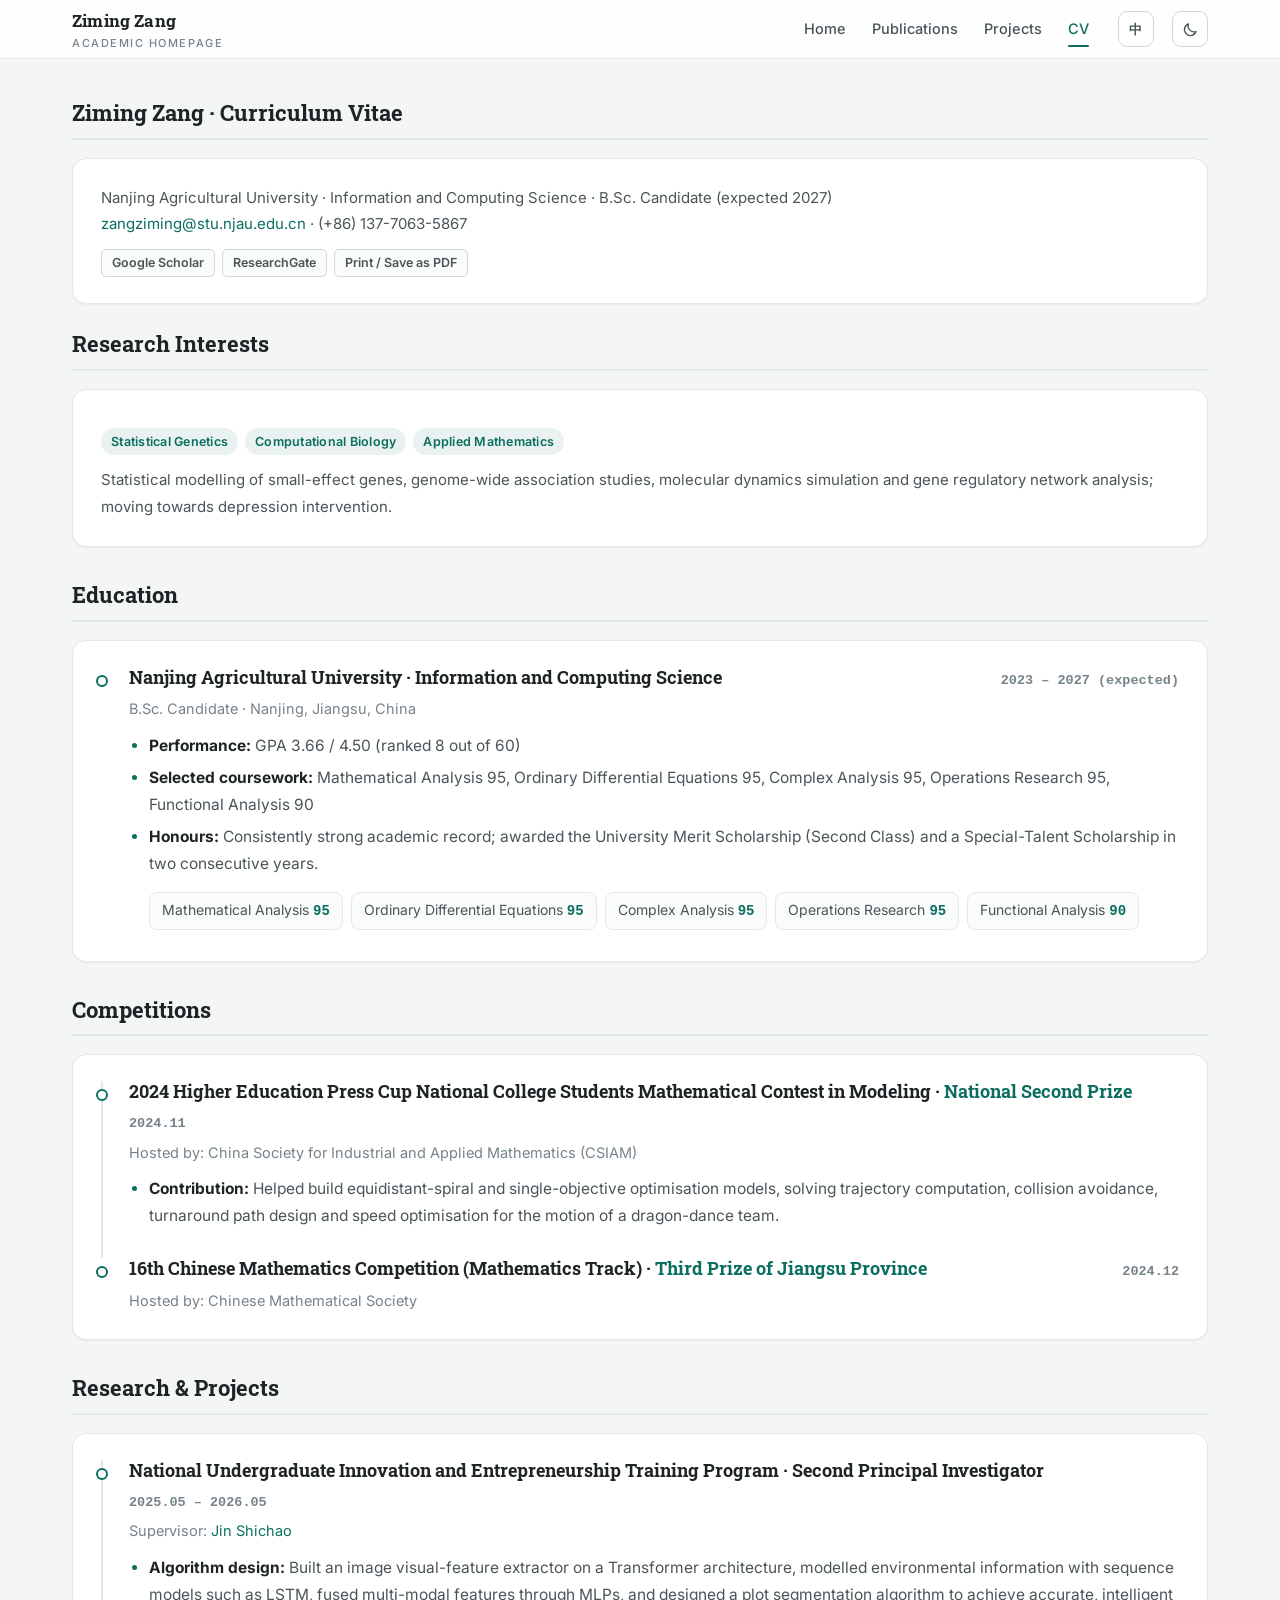
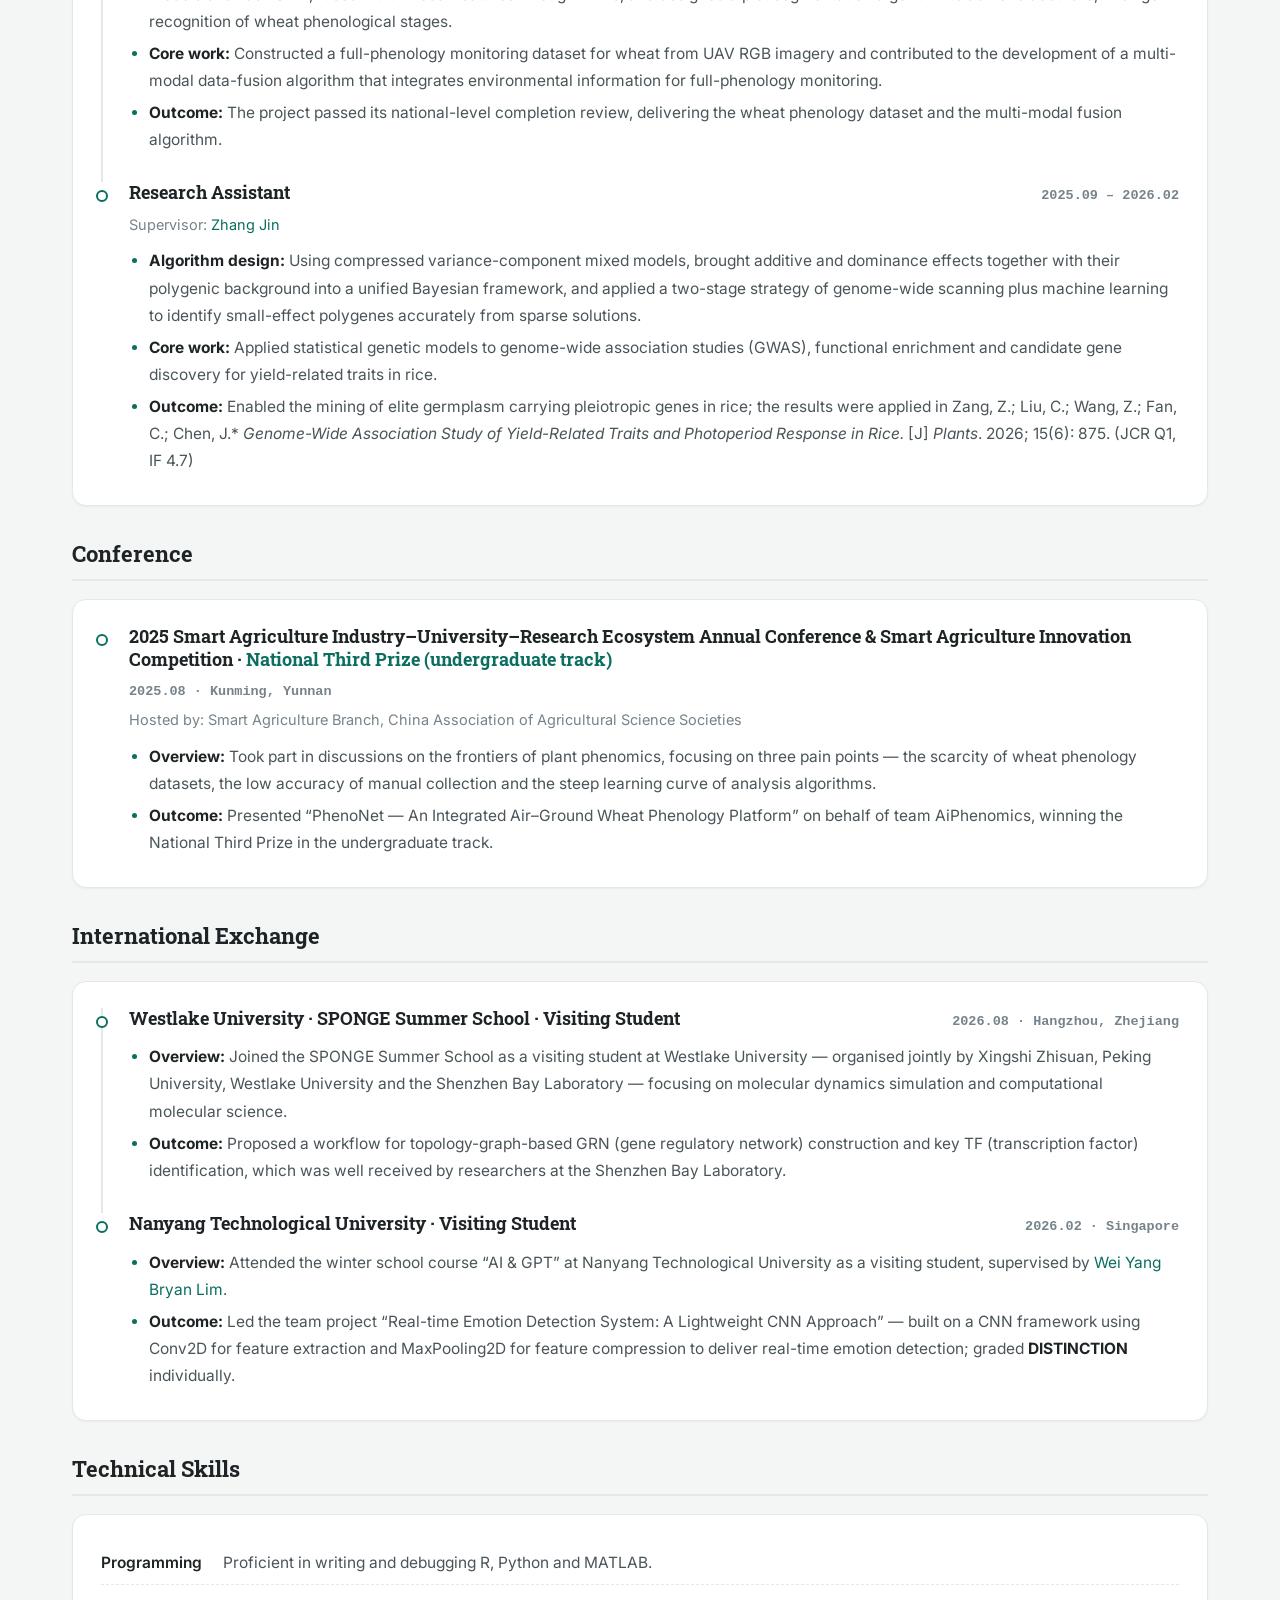
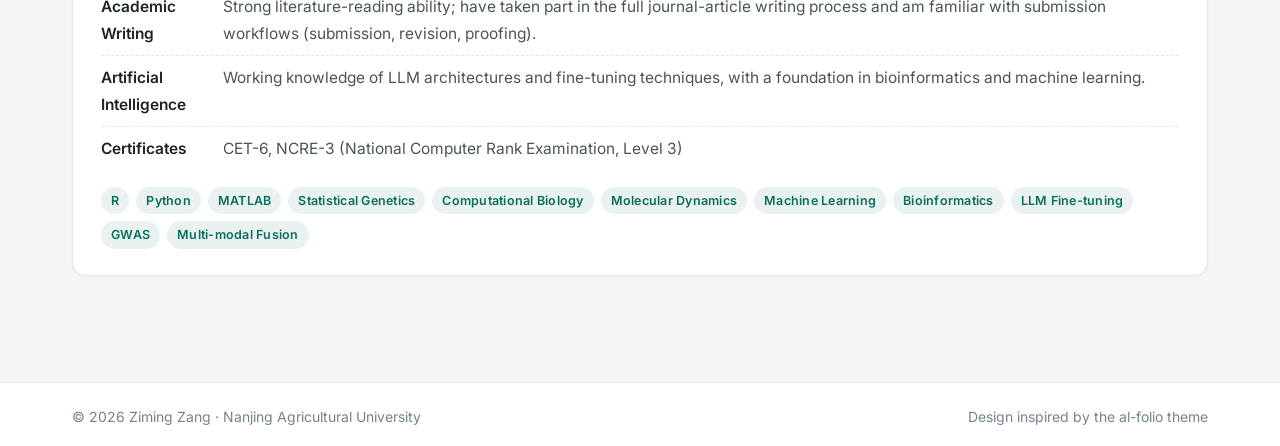
==== cv.html @ b48f3197 "Add academic homepage in user-site layout Migrate the Ziming Zang academic homepage to the layout of" ====
<!DOCTYPE html>
<html lang="en" data-lang="en" data-theme="light">
<head>
<meta charset="UTF-8" />
<meta name="viewport" content="width=device-width, initial-scale=1.0" />
<title data-en="CV | Ziming Zang" data-zh="简历 CV | 臧子茗 Ziming Zang">CV | Ziming Zang</title>
<meta name="description" data-en="Curriculum vitae of Ziming Zang: education, competitions, research and project experience, conferences, international exchange and technical skills." data-zh="臧子茗的学术简历：教育经历、专业竞赛、科研与项目经历、学术会议、海外交流与技术能力。" content="Curriculum vitae of Ziming Zang." />
<meta name="theme-color" content="#0b6e5f" />
<link rel="icon" href="data:image/svg+xml,<svg xmlns='http://www.w3.org/2000/svg' viewBox='0 0 32 32'><rect width='32' height='32' rx='7' fill='%230b6e5f'/><text x='16' y='23' font-family='Georgia,serif' font-size='20' fill='%23ffffff' text-anchor='middle'>Z</text></svg>" />
<link rel="preconnect" href="https://fonts.googleapis.com" />
<link rel="preconnect" href="https://fonts.gstatic.com" crossorigin />
<link rel="stylesheet" href="https://fonts.googleapis.com/css2?family=Inter:wght@400;500;600;700&family=Roboto+Slab:wght@400;700&display=swap" />
<link rel="stylesheet" href="assets/css/main.css" />
<script>
  (function () {
    var root = document.documentElement;
    try {
      var theme = window.localStorage.getItem("zz-theme") ||
        (window.matchMedia("(prefers-color-scheme: dark)").matches ? "dark" : "light");
      root.setAttribute("data-theme", theme);
    } catch (e) { root.setAttribute("data-theme", "light"); }
    try {
      var lang = window.localStorage.getItem("zz-lang") === "zh" ? "zh" : "en";
      root.setAttribute("data-lang", lang);
      root.setAttribute("lang", lang === "zh" ? "zh-CN" : "en");
    } catch (e) { /* keep the English defaults */ }
  })();
</script>
</head>
<body>

<header class="navbar">
  <div class="navbar__inner">
    <a class="brand" href="index.html">
      <span data-lang-block="en">Ziming Zang<small>Academic Homepage</small></span>
      <span data-lang-block="zh">臧子茗<small>Ziming Zang · Academic</small></span>
    </a>
    <button class="icon-btn navtoggle" data-nav-toggle aria-expanded="false" aria-label="Toggle navigation menu">
      <svg viewBox="0 0 20 20" fill="none" stroke="currentColor" stroke-width="1.8" stroke-linecap="round"><path d="M3 6h14M3 10h14M3 14h14" /></svg>
    </button>
    <nav class="navlinks" data-navlinks aria-label="Main navigation">
      <a href="index.html"><span data-lang-block="en">Home</span><span data-lang-block="zh">首页</span></a>
      <a href="publications.html"><span data-lang-block="en">Publications</span><span data-lang-block="zh">论文发表</span></a>
      <a href="projects.html"><span data-lang-block="en">Projects</span><span data-lang-block="zh">科研项目</span></a>
      <a href="cv.html"><span data-lang-block="en">CV</span><span data-lang-block="zh">简历</span></a>
    </nav>
    <button class="icon-btn lang-btn" data-lang-toggle title="切换到中文" aria-label="切换到中文">
      <span data-lang-block="en">中</span><span data-lang-block="zh">EN</span>
    </button>
    <button class="icon-btn" data-theme-toggle aria-pressed="false" title="Switch to dark mode" aria-label="Switch to dark mode">
      <svg class="theme-icon theme-icon--moon" viewBox="0 0 20 20" fill="none" stroke="currentColor" stroke-width="1.6" stroke-linecap="round" stroke-linejoin="round"><path d="M16.5 12.4A7 7 0 0 1 7.6 3.5a7 7 0 1 0 8.9 8.9z" /></svg>
      <svg class="theme-icon theme-icon--sun" viewBox="0 0 20 20" fill="none" stroke="currentColor" stroke-width="1.6" stroke-linecap="round"><circle cx="10" cy="10" r="3.6" /><path d="M10 2v2M10 16v2M2 10h2M16 10h2M4.4 4.4l1.4 1.4M14.2 14.2l1.4 1.4M15.6 4.4l-1.4 1.4M5.8 14.2l-1.4 1.4" /></svg>
    </button>
  </div>
</header>

<main>

  <div class="section__head">
    <h2>
      <span data-lang-block="en">Ziming Zang · Curriculum Vitae</span>
      <span data-lang-block="zh">臧子茗 · 简历</span>
    </h2>
    <span class="en" data-lang-block="zh">Curriculum Vitae</span>
  </div>

  <div class="card panel no-print" style="margin-bottom: 26px; display: flex; flex-wrap: wrap; gap: 10px; align-items: center; justify-content: space-between;">
    <p style="margin: 0; font-size: 15px; color: var(--text-soft);">
      <span data-lang-block="en">Nanjing Agricultural University · Information and Computing Science · B.Sc. Candidate (expected 2027)</span>
      <span data-lang-block="zh">南京农业大学 · 信息与计算科学 · 本科在读（2023 – 2027 预计）</span><br />
      <a href="mailto:zangziming@stu.njau.edu.cn">zangziming@stu.njau.edu.cn</a> · (+86) 137-7063-5867
    </p>
    <ul class="badges" style="margin: 0;">
      <li><a class="badge" href="https://scholar.google.com/citations?hl=zh-CN&amp;user=7rkV1fwAAAAJ" target="_blank" rel="noopener">Google Scholar</a></li>
      <li><a class="badge" href="https://www.researchgate.net/profile/Ziming-Zang" target="_blank" rel="noopener">ResearchGate</a></li>
      <li><a class="badge" href="javascript:window.print()"><span data-lang-block="en">Print / Save as PDF</span><span data-lang-block="zh">打印 / 导出 PDF</span></a></li>
    </ul>
  </div>

  <!-- ======================================================= interests === -->
  <section id="interests">
    <div class="section__head">
      <h2>
        <span data-lang-block="en">Research Interests</span>
        <span data-lang-block="zh">研究方向</span>
      </h2>
      <span class="en" data-lang-block="zh">Research Interests</span>
    </div>
    <div class="card panel">
      <ul class="tags">
        <li><span data-lang-block="en">Statistical Genetics</span><span data-lang-block="zh">统计遗传</span></li>
        <li><span data-lang-block="en">Computational Biology</span><span data-lang-block="zh">计算生物学</span></li>
        <li><span data-lang-block="en">Applied Mathematics</span><span data-lang-block="zh">应用数学</span></li>
      </ul>
      <p data-lang-block="en" style="margin: 12px 0 0; font-size: 15px; color: var(--text-soft);">Statistical modelling of small-effect genes, genome-wide association studies, molecular dynamics simulation and gene regulatory network analysis; moving towards depression intervention.</p>
      <p data-lang-block="zh" style="margin: 12px 0 0; font-size: 15px; color: var(--text-soft);">微效基因的统计建模、全基因组关联分析、分子动力学模拟与基因调控网络分析，并逐步聚焦抑郁症干预。</p>
    </div>
  </section>

  <!-- ======================================================= education === -->
  <section id="education">
    <div class="section__head">
      <h2>
        <span data-lang-block="en">Education</span>
        <span data-lang-block="zh">教育经历</span>
      </h2>
      <span class="en" data-lang-block="zh">Education</span>
    </div>
    <div class="card panel">
      <div class="entry">
        <div class="entry__top">
          <h3 class="entry__title" data-lang-block="en">Nanjing Agricultural University · Information and Computing Science</h3>
          <h3 class="entry__title" data-lang-block="zh">南京农业大学 · 信息与计算科学</h3>
          <span class="entry__when" data-lang-block="en">2023 – 2027 (expected)</span>
          <span class="entry__when" data-lang-block="zh">2023 – 2027（预计）</span>
        </div>
        <p class="entry__meta" data-lang-block="en">B.Sc. Candidate · Nanjing, Jiangsu, China</p>
        <p class="entry__meta" data-lang-block="zh">本科在读 · 江苏南京</p>
        <ul data-lang-block="en">
          <li><strong>Performance:</strong> GPA 3.66 / 4.50 (ranked 8 out of 60)</li>
          <li><strong>Selected coursework:</strong> Mathematical Analysis 95, Ordinary Differential Equations 95, Complex Analysis 95, Operations Research 95, Functional Analysis 90</li>
          <li><strong>Honours:</strong> Consistently strong academic record; awarded the University Merit Scholarship (Second Class) and a Special-Talent Scholarship in two consecutive years.</li>
        </ul>
        <ul data-lang-block="zh">
          <li><strong>能力表现：</strong>GPA 3.66 / 4.50（专业排名 8 / 60）</li>
          <li><strong>成绩表现：</strong>数学分析 95、常微分方程 95、复变函数 95、运筹学 95、泛函分析 90</li>
          <li><strong>荣誉奖项：</strong>在校期间表现优异，连续两年获校三好学生二等奖学金、单项奖学金等</li>
        </ul>
        <ul class="chips">
          <li><span data-lang-block="en">Mathematical Analysis <b>95</b></span><span data-lang-block="zh">数学分析 <b>95</b></span></li>
          <li><span data-lang-block="en">Ordinary Differential Equations <b>95</b></span><span data-lang-block="zh">常微分方程 <b>95</b></span></li>
          <li><span data-lang-block="en">Complex Analysis <b>95</b></span><span data-lang-block="zh">复变函数 <b>95</b></span></li>
          <li><span data-lang-block="en">Operations Research <b>95</b></span><span data-lang-block="zh">运筹学 <b>95</b></span></li>
          <li><span data-lang-block="en">Functional Analysis <b>90</b></span><span data-lang-block="zh">泛函分析 <b>90</b></span></li>
        </ul>
      </div>
    </div>
  </section>

  <!-- ==================================================== competitions === -->
  <section id="competitions">
    <div class="section__head">
      <h2>
        <span data-lang-block="en">Competitions</span>
        <span data-lang-block="zh">专业竞赛</span>
      </h2>
      <span class="en" data-lang-block="zh">Competitions</span>
    </div>
    <div class="card panel">
      <div class="entry">
        <div class="entry__top">
          <h3 class="entry__title" data-lang-block="en">2024 Higher Education Press Cup National College Students Mathematical Contest in Modeling · <span style="color: var(--accent);">National Second Prize</span></h3>
          <h3 class="entry__title" data-lang-block="zh">2024 年高教社杯全国大学生数学建模竞赛 · <span style="color: var(--accent);">国家二等奖</span></h3>
          <span class="entry__when">2024.11</span>
        </div>
        <p class="entry__meta" data-lang-block="en">Hosted by: China Society for Industrial and Applied Mathematics (CSIAM)</p>
        <p class="entry__meta" data-lang-block="zh">主办单位：中国工业与应用数学学会</p>
        <ul data-lang-block="en">
          <li><strong>Contribution:</strong> Helped build equidistant-spiral and single-objective optimisation models, solving trajectory computation, collision avoidance, turnaround path design and speed optimisation for the motion of a dragon-dance team.</li>
        </ul>
        <ul data-lang-block="zh">
          <li><strong>核心工作：</strong>参与构建等距螺线、单目标优化等模型，解决了舞龙队运动中的轨迹计算、碰撞避免、调头路径设计及速度优化等问题。</li>
        </ul>
      </div>
      <div class="entry">
        <div class="entry__top">
          <h3 class="entry__title" data-lang-block="en">16th Chinese Mathematics Competition (Mathematics Track) · <span style="color: var(--accent);">Third Prize of Jiangsu Province</span></h3>
          <h3 class="entry__title" data-lang-block="zh">第 16 届全国大学生数学竞赛（数学类） · <span style="color: var(--accent);">江苏省三等奖</span></h3>
          <span class="entry__when">2024.12</span>
        </div>
        <p class="entry__meta" data-lang-block="en">Hosted by: Chinese Mathematical Society</p>
        <p class="entry__meta" data-lang-block="zh">主办单位：中国数学会</p>
      </div>
    </div>
  </section>

  <!-- ============================================== research & projects === -->
  <section id="research">
    <div class="section__head">
      <h2>
        <span data-lang-block="en">Research &amp; Projects</span>
        <span data-lang-block="zh">科研与项目经历</span>
      </h2>
      <span class="en" data-lang-block="zh">Research &amp; Projects</span>
    </div>
    <div class="card panel">
      <div class="entry">
        <div class="entry__top">
          <h3 class="entry__title" data-lang-block="en">National Undergraduate Innovation and Entrepreneurship Training Program · Second Principal Investigator</h3>
          <h3 class="entry__title" data-lang-block="zh">国家级大学生创新创业训练计划项目 · 第二负责人</h3>
          <span class="entry__when">2025.05 – 2026.05</span>
        </div>
        <p class="entry__meta" data-lang-block="en">Supervisor: <a href="https://www.researchgate.net/profile/Shichao-Jin" target="_blank" rel="noopener">Jin Shichao</a></p>
        <p class="entry__meta" data-lang-block="zh">导师：<a href="https://www.researchgate.net/profile/Shichao-Jin" target="_blank" rel="noopener">金时超</a></p>
        <ul data-lang-block="en">
          <li><strong>Algorithm design:</strong> Built an image visual-feature extractor on a Transformer architecture, modelled environmental information with sequence models such as LSTM, fused multi-modal features through MLPs, and designed a plot segmentation algorithm to achieve accurate, intelligent recognition of wheat phenological stages.</li>
          <li><strong>Core work:</strong> Constructed a full-phenology monitoring dataset for wheat from UAV RGB imagery and contributed to the development of a multi-modal data-fusion algorithm that integrates environmental information for full-phenology monitoring.</li>
          <li><strong>Outcome:</strong> The project passed its national-level completion review, delivering the wheat phenology dataset and the multi-modal fusion algorithm.</li>
        </ul>
        <ul data-lang-block="zh">
          <li><strong>算法搭建：</strong>基于 Transformer 架构构建图像视觉特征提取器，使用 LSTM 等序列模型建模环境信息，基于 MLP 等融合多模态特征，并设计小区分割算法，实现小麦物候期的精准智能识别。</li>
          <li><strong>核心工作：</strong>基于无人机 RGB 图像构建小麦全物候期监测数据集，并参与开发融合环境信息的多模态数据融合算法，实现小麦全物候期监测。</li>
          <li><strong>项目成果：</strong>项目以国家级结项验收，完成小麦全物候期监测数据集构建与多模态数据融合算法开发。</li>
        </ul>
      </div>
      <div class="entry">
        <div class="entry__top">
          <h3 class="entry__title" data-lang-block="en">Research Assistant</h3>
          <h3 class="entry__title" data-lang-block="zh">科研助理</h3>
          <span class="entry__when">2025.09 – 2026.02</span>
        </div>
        <p class="entry__meta" data-lang-block="en">Supervisor: <a href="https://faculty.njau.edu.cn/zhangjin/" target="_blank" rel="noopener">Zhang Jin</a></p>
        <p class="entry__meta" data-lang-block="zh">导师：<a href="https://faculty.njau.edu.cn/zhangjin/" target="_blank" rel="noopener">张瑾</a></p>
        <ul data-lang-block="en">
          <li><strong>Algorithm design:</strong> Using compressed variance-component mixed models, brought additive and dominance effects together with their polygenic background into a unified Bayesian framework, and applied a two-stage strategy of genome-wide scanning plus machine learning to identify small-effect polygenes accurately from sparse solutions.</li>
          <li><strong>Core work:</strong> Applied statistical genetic models to genome-wide association studies (GWAS), functional enrichment and candidate gene discovery for yield-related traits in rice.</li>
          <li><strong>Outcome:</strong> Enabled the mining of elite germplasm carrying pleiotropic genes in rice; the results were applied in Zang, Z.; Liu, C.; Wang, Z.; Fan, C.; Chen, J.* <em>Genome-Wide Association Study of Yield-Related Traits and Photoperiod Response in Rice.</em> [J] <em>Plants</em>. 2026; 15(6): 875. (JCR Q1, IF 4.7)</li>
        </ul>
        <ul data-lang-block="zh">
          <li><strong>算法搭建：</strong>通过压缩方差组分混合模型，将加性、显性效应及其多基因背景纳入一个统一的 Bayesian 框架，并利用全基因组扫描 + 机器学习的两阶段策略，实现了从稀疏解中精准识别微效多基因。</li>
          <li><strong>核心工作：</strong>使用统计遗传模型对水稻产量性状进行全基因组关联分析（GWAS）、功能富集与候选基因寻找。</li>
          <li><strong>项目成果：</strong>实现了对水稻一因多效基因的优良种质挖掘，研究成果已应用于 Zang, Z.; Liu, C.; Wang, Z.; Fan, C.; Chen, J.* <em>Genome-Wide Association Study of Yield-Related Traits and Photoperiod Response in Rice.</em> [J] <em>Plants</em>. 2026; 15(6): 875.（JCR Q1, IF 4.7）</li>
        </ul>
      </div>
    </div>
  </section>

  <!-- ====================================================== conference === -->
  <section id="conference">
    <div class="section__head">
      <h2>
        <span data-lang-block="en">Conference</span>
        <span data-lang-block="zh">学术会议</span>
      </h2>
      <span class="en" data-lang-block="zh">Conference</span>
    </div>
    <div class="card panel">
      <div class="entry">
        <div class="entry__top">
          <h3 class="entry__title" data-lang-block="en">2025 Smart Agriculture Industry–University–Research Ecosystem Annual Conference &amp; Smart Agriculture Innovation Competition · <span style="color: var(--accent);">National Third Prize (undergraduate track)</span></h3>
          <h3 class="entry__title" data-lang-block="zh">2025 智慧农业产学研生态年会暨智慧农业创意大赛 · <span style="color: var(--accent);">本科生赛道国家三等奖</span></h3>
          <span class="entry__when" data-lang-block="en">2025.08 · Kunming, Yunnan</span>
          <span class="entry__when" data-lang-block="zh">2025.08 · 云南昆明</span>
        </div>
        <p class="entry__meta" data-lang-block="en">Hosted by: Smart Agriculture Branch, China Association of Agricultural Science Societies</p>
        <p class="entry__meta" data-lang-block="zh">主办单位：中国农学会智慧农业分会</p>
        <ul data-lang-block="en">
          <li><strong>Overview:</strong> Took part in discussions on the frontiers of plant phenomics, focusing on three pain points — the scarcity of wheat phenology datasets, the low accuracy of manual collection and the steep learning curve of analysis algorithms.</li>
          <li><strong>Outcome:</strong> Presented “PhenoNet — An Integrated Air–Ground Wheat Phenology Platform” on behalf of team AiPhenomics, winning the National Third Prize in the undergraduate track.</li>
        </ul>
        <ul data-lang-block="zh">
          <li><strong>项目概述：</strong>参与交流植物表型组学前沿进展，聚焦小麦物候数据集匮乏、人工采集精度低、分析算法上手难三大痛点。</li>
          <li><strong>项目成果：</strong>代表 AiPhenomics 团队作报告《PhenoNet — 空地一体化小麦物候解析平台》，获本科生赛道国家三等奖。</li>
        </ul>
      </div>
    </div>
  </section>

  <!-- ======================================================== exchange === -->
  <section id="exchange">
    <div class="section__head">
      <h2>
        <span data-lang-block="en">International Exchange</span>
        <span data-lang-block="zh">海外交流</span>
      </h2>
      <span class="en" data-lang-block="zh">International Exchange</span>
    </div>
    <div class="card panel">
      <div class="entry">
        <div class="entry__top">
          <h3 class="entry__title" data-lang-block="en">Westlake University · SPONGE Summer School · Visiting Student</h3>
          <h3 class="entry__title" data-lang-block="zh">西湖大学 · SPONGE 暑期学校 · 访问学生</h3>
          <span class="entry__when" data-lang-block="en">2026.08 · Hangzhou, Zhejiang</span>
          <span class="entry__when" data-lang-block="zh">2026.08 · 浙江杭州</span>
        </div>
        <ul data-lang-block="en">
          <li><strong>Overview:</strong> Joined the SPONGE Summer School as a visiting student at Westlake University — organised jointly by Xingshi Zhisuan, Peking University, Westlake University and the Shenzhen Bay Laboratory — focusing on molecular dynamics simulation and computational molecular science.</li>
          <li><strong>Outcome:</strong> Proposed a workflow for topology-graph-based GRN (gene regulatory network) construction and key TF (transcription factor) identification, which was well received by researchers at the Shenzhen Bay Laboratory.</li>
        </ul>
        <ul data-lang-block="zh">
          <li><strong>项目概述：</strong>作为 visiting student 访问西湖大学，参加 SPONGE 暑期学校（由星使智算、北京大学、西湖大学及深圳湾实验室共同组织），聚焦分子动力学模拟与计算分子科学。</li>
          <li><strong>项目成果：</strong>提出基于拓扑图算法的 GRN（基因调控网络）构建与关键 TF（转录因子）识别工作流，获深圳湾实验室研究员一致好评。</li>
        </ul>
      </div>
      <div class="entry">
        <div class="entry__top">
          <h3 class="entry__title" data-lang-block="en">Nanyang Technological University · Visiting Student</h3>
          <h3 class="entry__title" data-lang-block="zh">南洋理工大学（Nanyang Technological University） · 访问学生</h3>
          <span class="entry__when" data-lang-block="en">2026.02 · Singapore</span>
          <span class="entry__when" data-lang-block="zh">2026.02 · 新加坡</span>
        </div>
        <ul data-lang-block="en">
          <li><strong>Overview:</strong> Attended the winter school course “AI &amp; GPT” at Nanyang Technological University as a visiting student, supervised by <a href="https://sites.google.com/view/wyb" target="_blank" rel="noopener">Wei Yang Bryan Lim</a>.</li>
          <li><strong>Outcome:</strong> Led the team project “Real-time Emotion Detection System: A Lightweight CNN Approach” — built on a CNN framework using Conv2D for feature extraction and MaxPooling2D for feature compression to deliver real-time emotion detection; graded <strong>DISTINCTION</strong> individually.</li>
        </ul>
        <ul data-lang-block="zh">
          <li><strong>项目概述：</strong>作为访问学生参与了南洋理工大学冬校《AI &amp; GPT》课程（导师：<a href="https://sites.google.com/view/wyb" target="_blank" rel="noopener">Wei Yang Bryan Lim</a>）。</li>
          <li><strong>项目成果：</strong>代表团队主持《Real-time Emotion Detection System: A Lightweight CNN Approach》项目，基于 CNN 框架，利用 Conv2D 提取特征、MaxPooling2D 压缩特征，实现了情绪检测功能，个人获评 <strong>DISTINCTION</strong>。</li>
        </ul>
      </div>
    </div>
  </section>

  <!-- ========================================================== skills === -->
  <section id="skills">
    <div class="section__head">
      <h2>
        <span data-lang-block="en">Technical Skills</span>
        <span data-lang-block="zh">技术能力</span>
      </h2>
      <span class="en" data-lang-block="zh">Skills</span>
    </div>
    <div class="card panel">
      <ul class="keyvals">
        <li>
          <span class="k" data-lang-block="en">Programming</span>
          <span class="k" data-lang-block="zh">编程语言</span>
          <span data-lang-block="en">Proficient in writing and debugging R, Python and MATLAB.</span>
          <span data-lang-block="zh">掌握 R 语言、Python、MATLAB 的编写与调试。</span>
        </li>
        <li>
          <span class="k" data-lang-block="en">Academic Writing</span>
          <span class="k" data-lang-block="zh">学术写作</span>
          <span data-lang-block="en">Strong literature-reading ability; have taken part in the full journal-article writing process and am familiar with submission workflows (submission, revision, proofing).</span>
          <span data-lang-block="zh">有较强的文献阅读能力，全程参与过期刊文章写作并熟悉投稿流程（投稿、返修、校对）。</span>
        </li>
        <li>
          <span class="k" data-lang-block="en">Artificial Intelligence</span>
          <span class="k" data-lang-block="zh">人工智能</span>
          <span data-lang-block="en">Working knowledge of LLM architectures and fine-tuning techniques, with a foundation in bioinformatics and machine learning.</span>
          <span data-lang-block="zh">掌握一定的 LLM 架构与微调技巧，具备生物信息学与机器学习基础。</span>
        </li>
        <li>
          <span class="k" data-lang-block="en">Certificates</span>
          <span class="k" data-lang-block="zh">技能证书</span>
          <span data-lang-block="en">CET-6, NCRE-3 (National Computer Rank Examination, Level 3)</span>
          <span data-lang-block="zh">CET-6、NCRE-3（全国计算机等级考试三级）</span>
        </li>
      </ul>
      <ul class="tags" style="margin-top: 16px;">
        <li>R</li><li>Python</li><li>MATLAB</li>
        <li>Statistical Genetics</li><li>Computational Biology</li><li>Molecular Dynamics</li>
        <li>Machine Learning</li><li>Bioinformatics</li><li>LLM Fine-tuning</li><li>GWAS</li><li>Multi-modal Fusion</li>
      </ul>
    </div>
  </section>

</main>

<footer class="site-footer">
  <div class="site-footer__inner">
    <span>© <span data-year>2026</span> <span data-lang-block="en">Ziming Zang · Nanjing Agricultural University</span><span data-lang-block="zh">臧子茗 Ziming Zang · 南京农业大学</span></span>
    <span data-lang-block="en">Design inspired by the al-folio theme</span>
    <span data-lang-block="zh">设计风格参考 al-folio 学术主题</span>
  </div>
</footer>

<button class="totop" data-to-top aria-label="Back to top">
  <svg viewBox="0 0 20 20" fill="none" stroke="currentColor" stroke-width="1.8" stroke-linecap="round" stroke-linejoin="round"><path d="M10 16V5M5 10l5-5 5 5" /></svg>
</button>

<script src="assets/js/site.js"></script>
</body>
</html>
---- assets/css/main.css ----
/* ==========================================================================
   Ziming Zang — Academic Homepage
   Layout inspired by Zhoujun Ye's academic homepage
   Pure static CSS: no build step required.
   ========================================================================== */

:root {
  --accent: #0b6e5f;
  --accent-strong: #07564a;
  --accent-soft: rgba(11, 110, 95, 0.09);
  --gold: #c9a227;

  --bg: #f4f6f6;
  --surface: #ffffff;
  --surface-alt: #fafbfb;
  --text: #1e2426;
  --text-soft: #4a5559;
  --muted: #76838a;
  --border: #e3e8e9;
  --border-strong: #cfd7d9;
  --shadow-sm: 0 1px 2px rgba(16, 24, 32, 0.05);
  --shadow: 0 1px 2px rgba(16, 24, 32, 0.06), 0 10px 28px rgba(16, 24, 32, 0.07);

  --radius: 10px;
  --radius-lg: 14px;
  --nav-h: 58px;
  --maxw: 1180px;

  --font-body: "Inter", "Roboto", -apple-system, BlinkMacSystemFont, "Segoe UI",
    "PingFang SC", "Hiragino Sans GB", "Microsoft YaHei", "Noto Sans SC", sans-serif;
  --font-head: "Roboto Slab", Georgia, "Songti SC", "Noto Serif SC", serif;
}

html[data-theme="dark"] {
  --accent: #4ec9a8;
  --accent-strong: #79dcc2;
  --accent-soft: rgba(78, 201, 168, 0.12);
  --gold: #e0c05a;

  --bg: #141617;
  --surface: #1c1f20;
  --surface-alt: #212425;
  --text: #e7eaeb;
  --text-soft: #c2c9cb;
  --muted: #909a9d;
  --border: #2d3133;
  --border-strong: #3b4042;
  --shadow-sm: 0 1px 2px rgba(0, 0, 0, 0.4);
  --shadow: 0 1px 2px rgba(0, 0, 0, 0.4), 0 10px 28px rgba(0, 0, 0, 0.35);
}

*,
*::before,
*::after {
  box-sizing: border-box;
}

html {
  scroll-behavior: smooth;
  -webkit-text-size-adjust: 100%;
}

body {
  margin: 0;
  background: var(--bg);
  color: var(--text);
  font-family: var(--font-body);
  font-size: 16.5px;
  line-height: 1.75;
  text-rendering: optimizeLegibility;
  transition: background-color 0.25s ease, color 0.25s ease;
}

img {
  max-width: 100%;
  display: block;
}

a {
  color: var(--accent);
  text-decoration: none;
}

a:hover {
  color: var(--accent-strong);
  text-decoration: underline;
  text-underline-offset: 3px;
}

h1,
h2,
h3,
h4 {
  font-family: var(--font-head);
  font-weight: 700;
  line-height: 1.3;
  color: var(--text);
}

/* --------------------------------------------------------------- navbar --- */

.navbar {
  position: sticky;
  top: 0;
  z-index: 50;
  background: color-mix(in srgb, var(--surface) 88%, transparent);
  backdrop-filter: saturate(180%) blur(10px);
  border-bottom: 1px solid var(--border);
}

.navbar__inner {
  max-width: var(--maxw);
  margin: 0 auto;
  min-height: var(--nav-h);
  padding: 0 22px;
  display: flex;
  align-items: center;
  gap: 18px;
}

.brand {
  font-family: var(--font-head);
  font-weight: 700;
  font-size: 17px;
  letter-spacing: 0.01em;
  color: var(--text);
  white-space: nowrap;
  margin-right: auto;
}

.brand:hover {
  text-decoration: none;
  color: var(--accent);
}

.brand small {
  display: block;
  font-family: var(--font-body);
  font-size: 11px;
  font-weight: 500;
  letter-spacing: 0.14em;
  text-transform: uppercase;
  color: var(--muted);
  line-height: 1.4;
}

.navlinks {
  display: flex;
  align-items: center;
  gap: 4px;
}

.navlinks a {
  position: relative;
  padding: 7px 11px;
  border-radius: 7px;
  font-size: 14.5px;
  font-weight: 500;
  color: var(--text-soft);
  transition: background-color 0.18s ease, color 0.18s ease;
}

.navlinks a:hover {
  background: var(--accent-soft);
  color: var(--accent);
  text-decoration: none;
}

.navlinks a.is-active {
  color: var(--accent);
}

.navlinks a.is-active::after {
  content: "";
  position: absolute;
  left: 11px;
  right: 11px;
  bottom: 2px;
  height: 2px;
  border-radius: 2px;
  background: var(--accent);
}

.icon-btn {
  flex: none;
  width: 36px;
  height: 36px;
  display: inline-grid;
  place-items: center;
  border: 1px solid var(--border-strong);
  border-radius: 9px;
  background: var(--surface);
  color: var(--text-soft);
  cursor: pointer;
  transition: border-color 0.18s ease, color 0.18s ease, background-color 0.18s ease;
}

.icon-btn:hover {
  border-color: var(--accent);
  color: var(--accent);
}

.icon-btn svg {
  width: 17px;
  height: 17px;
}

.navtoggle {
  display: none;
}

/* Both icons ship in the DOM; the inactive one is hidden per theme. */
html[data-theme="light"] .theme-icon--sun,
html[data-theme="dark"] .theme-icon--moon {
  display: none;
}

/* ------------------------------------------------------------- structure --- */

main {
  max-width: var(--maxw);
  margin: 0 auto;
  padding: 40px 22px 72px;
}

.card {
  background: var(--surface);
  border: 1px solid var(--border);
  border-radius: var(--radius-lg);
  box-shadow: var(--shadow-sm);
}

/* ------------------------------------------------------------ about head --- */

.intro {
  display: grid;
  grid-template-columns: 220px minmax(0, 1fr);
  gap: 38px;
  align-items: start;
  padding: 36px 38px;
  margin-bottom: 34px;
}

.intro__photo {
  position: relative;
}

.intro__photo img {
  width: 100%;
  height: auto; /* neutralise the width/height attributes so aspect-ratio wins */
  aspect-ratio: 1 / 1;
  object-fit: cover;
  border-radius: var(--radius);
  border: 1px solid var(--border);
  box-shadow: var(--shadow);
}

.intro__name {
  margin: 0 0 2px;
  font-size: clamp(30px, 4vw, 40px);
  letter-spacing: -0.01em;
}

/* Sub-line of the name; a dedicated class (not a bare `span` selector) so that
   the [data-lang-block] wrappers inside .intro__name are not affected. */
.intro__sub {
  font-size: 0.52em;
  font-weight: 400;
  color: var(--muted);
  letter-spacing: 0.06em;
  text-transform: uppercase;
  display: block;
  margin-top: 6px;
}

.intro__title {
  margin: 10px 0 2px;
  font-size: 17px;
  font-weight: 600;
  color: var(--text-soft);
}

.intro__areas {
  display: flex;
  flex-wrap: wrap;
  align-items: center;
  gap: 9px;
  margin: 13px 0 0;
  font-size: 15px;
  color: var(--muted);
}

/* The headline research directions, rendered as highlighted chips. */
.intro__chips {
  display: flex;
  flex-wrap: wrap;
  gap: 8px;
  margin: 0;
  padding: 0;
  list-style: none;
}

.intro__chips li {
  padding: 4px 13px;
  border: 1px solid transparent;
  border-radius: 999px;
  background: var(--accent-soft);
  color: var(--accent);
  font-size: 14.5px;
  font-weight: 600;
  line-height: 1.5;
  white-space: nowrap;
}

.intro__affil {
  margin: 12px 0 0;
  font-size: 15.5px;
  line-height: 1.65;
  color: var(--text-soft);
}

.intro__bio {
  margin: 16px 0 0;
  font-size: 16px;
  color: var(--text-soft);
}

/* -------------------------------------------------------------- socials --- */

.socials {
  display: flex;
  flex-wrap: wrap;
  gap: 9px;
  margin: 22px 0 0;
  padding: 0;
  list-style: none;
}

.socials a {
  display: inline-flex;
  align-items: center;
  gap: 7px;
  padding: 6px 13px;
  border: 1px solid var(--border-strong);
  border-radius: 999px;
  font-size: 14px;
  font-weight: 500;
  color: var(--text-soft);
  background: var(--surface-alt);
  transition: all 0.18s ease;
}

.socials a:hover {
  text-decoration: none;
  color: #fff;
  background: var(--accent);
  border-color: var(--accent);
  transform: translateY(-1px);
}

html[data-theme="dark"] .socials a:hover {
  color: #10201c;
}

.socials svg {
  width: 15px;
  height: 15px;
  flex: none;
}

/* -------------------------------------------------------------- sections --- */

section {
  margin-bottom: 34px;
  scroll-margin-top: 78px;
}

.section__head {
  display: flex;
  align-items: baseline;
  gap: 12px;
  margin: 0 0 18px;
  padding-bottom: 10px;
  border-bottom: 2px solid var(--border);
}

.section__head h2 {
  margin: 0;
  font-size: 22px;
}

.section__head .en {
  font-family: var(--font-body);
  font-size: 12px;
  font-weight: 600;
  letter-spacing: 0.16em;
  text-transform: uppercase;
  color: var(--muted);
}

.panel {
  padding: 26px 28px;
}

/* ---------------------------------------------------------------- news --- */

.news {
  margin: 0;
  padding: 0;
  list-style: none;
}

.news li {
  display: grid;
  grid-template-columns: 92px minmax(0, 1fr);
  gap: 14px;
  padding: 9px 0;
  border-bottom: 1px dashed var(--border);
  font-size: 15.5px;
}

.news li:last-child {
  border-bottom: 0;
}

.news .date {
  font-family: ui-monospace, SFMono-Regular, Menlo, Consolas, monospace;
  font-size: 13.5px;
  color: var(--accent);
  font-weight: 600;
  padding-top: 2px;
}

/* ------------------------------------------------------------- research --- */

.grid-2 {
  display: grid;
  grid-template-columns: repeat(auto-fit, minmax(280px, 1fr));
  gap: 18px;
}

/* When the cards leave a single item on the last row, let it span the full
   width instead of sitting half-empty next to a gap. */
.grid-2 > :last-child:nth-child(odd) {
  grid-column: 1 / -1;
}

.topic {
  padding: 20px 22px;
  border: 1px solid var(--border);
  border-left: 3px solid var(--accent);
  border-radius: var(--radius);
  background: var(--surface-alt);
}

.topic h3 {
  margin: 0 0 6px;
  font-size: 17.5px;
}

.topic p {
  margin: 0;
  font-size: 15px;
  color: var(--text-soft);
}

.tags {
  display: flex;
  flex-wrap: wrap;
  gap: 7px;
  margin: 12px 0 0;
  padding: 0;
  list-style: none;
}

.tags li {
  font-size: 12.5px;
  font-weight: 600;
  letter-spacing: 0.02em;
  padding: 3px 10px;
  border-radius: 999px;
  background: var(--accent-soft);
  color: var(--accent);
}

/* ---------------------------------------------------------- publications --- */

.pub-list {
  margin: 0;
  padding: 0;
  list-style: none;
  counter-reset: pub;
}

.pub {
  position: relative;
  padding: 22px 0 22px 46px;
  border-bottom: 1px solid var(--border);
  counter-increment: pub;
}

.pub:last-child {
  border-bottom: 0;
  padding-bottom: 6px;
}

.pub::before {
  content: "[" counter(pub) "]";
  position: absolute;
  left: 0;
  top: 22px;
  font-family: ui-monospace, SFMono-Regular, Menlo, Consolas, monospace;
  font-size: 14px;
  color: var(--muted);
}

.pub__title {
  margin: 0 0 5px;
  font-family: var(--font-head);
  font-size: 17.5px;
  font-weight: 700;
  line-height: 1.45;
}

.pub__authors {
  margin: 0;
  font-size: 15px;
  color: var(--text-soft);
}

.pub__authors strong {
  color: var(--text);
  font-weight: 700;
}

.pub__venue {
  margin: 3px 0 0;
  font-size: 15px;
  color: var(--muted);
}

.pub__venue em {
  color: var(--text-soft);
  font-style: italic;
}

.badges {
  display: flex;
  flex-wrap: wrap;
  gap: 7px;
  margin: 11px 0 0;
  padding: 0;
  list-style: none;
}

.badge {
  display: inline-block;
  padding: 2px 10px;
  border: 1px solid var(--border-strong);
  border-radius: 5px;
  font-size: 12.5px;
  font-weight: 600;
  color: var(--text-soft);
  background: var(--surface-alt);
}

.badge--accent {
  border-color: transparent;
  background: var(--accent);
  color: #fff;
}

html[data-theme="dark"] .badge--accent {
  color: #10201c;
}

.badge--ghost {
  border-style: dashed;
  background: transparent;
}

a.badge:hover {
  text-decoration: none;
  border-color: var(--accent);
  color: var(--accent);
}

/* Action buttons under a publication entry: Abs / DOI / PDF */

.pub-actions {
  display: flex;
  flex-wrap: wrap;
  gap: 8px;
  margin: 16px 0 0;
}

.pub-action {
  display: inline-flex;
  align-items: center;
  gap: 6px;
  padding: 6px 15px;
  border: 1px solid var(--accent);
  border-radius: 8px;
  font-size: 13.5px;
  font-weight: 600;
  letter-spacing: 0.02em;
  color: var(--accent);
  background: transparent;
  transition: color 0.18s ease, background-color 0.18s ease, transform 0.18s ease;
}

.pub-action:hover {
  text-decoration: none;
  color: #fff;
  background: var(--accent);
  transform: translateY(-1px);
}

html[data-theme="dark"] .pub-action:hover {
  color: #10201c;
}

.pub-action svg {
  width: 14px;
  height: 14px;
  flex: none;
}

/* ------------------------------------------------------------- timeline --- */

.entry {
  position: relative;
  padding: 0 0 24px 26px;
  border-left: 2px solid var(--border);
}

.entry:last-child {
  padding-bottom: 0;
  border-left-color: transparent;
}

.entry::before {
  content: "";
  position: absolute;
  left: -7px;
  top: 8px;
  width: 12px;
  height: 12px;
  border-radius: 50%;
  background: var(--surface);
  border: 2.5px solid var(--accent);
}

.entry__top {
  display: flex;
  flex-wrap: wrap;
  align-items: baseline;
  justify-content: space-between;
  gap: 8px;
}

.entry__title {
  margin: 0;
  font-size: 17.5px;
}

.entry__when {
  flex: none;
  font-family: ui-monospace, SFMono-Regular, Menlo, Consolas, monospace;
  font-size: 13.5px;
  font-weight: 600;
  color: var(--muted);
  white-space: nowrap;
}

.entry__meta {
  margin: 4px 0 0;
  font-size: 14.5px;
  color: var(--muted);
}

.entry__meta a {
  color: var(--accent);
}

.entry ul {
  margin: 10px 0 0;
  padding-left: 20px;
}

.entry li {
  margin: 5px 0;
  font-size: 15.5px;
  color: var(--text-soft);
}

.entry li::marker {
  color: var(--accent);
}

.entry li strong {
  color: var(--text);
}

/* -------------------------------------------------------------- keyvals --- */

.keyvals {
  margin: 0;
  padding: 0;
  list-style: none;
}

.keyvals li {
  display: grid;
  grid-template-columns: 108px minmax(0, 1fr);
  gap: 14px;
  padding: 8px 0;
  border-bottom: 1px dashed var(--border);
  font-size: 15.5px;
  color: var(--text-soft);
}

.keyvals li:last-child {
  border-bottom: 0;
}

.keyvals .k {
  font-weight: 600;
  color: var(--text);
}

/* ----------------------------------------------------------- score chips --- */

.chips {
  display: flex;
  flex-wrap: wrap;
  gap: 8px;
  margin: 10px 0 0;
  padding: 0;
  list-style: none;
}

.chips li {
  display: flex;
  align-items: baseline;
  gap: 7px;
  padding: 5px 12px;
  border: 1px solid var(--border);
  border-radius: 8px;
  background: var(--surface-alt);
  font-size: 14px;
  color: var(--text-soft);
}

.chips b {
  font-family: ui-monospace, SFMono-Regular, Menlo, Consolas, monospace;
  font-size: 14px;
  color: var(--accent);
}

/* -------------------------------------------------------------- sidebar --- */

.layout {
  display: grid;
  grid-template-columns: minmax(0, 1fr) 300px;
  gap: 30px;
  align-items: start;
}

.home-layout {
  grid-template-columns: 300px minmax(0, 1fr);
}

.home-profile .profile-card {
  text-align: center;
}

.profile-card .intro__photo {
  max-width: 220px;
  margin: 0 auto 20px;
}

.profile-card .intro__photo img {
  border-radius: 50%;
}

.profile-card .intro__name {
  font-size: clamp(25px, 2.7vw, 32px);
}

.profile-card .intro__title {
  font-size: 14.5px;
}

.profile-card .intro__affil {
  font-size: 14px;
}

.profile-card .socials {
  justify-content: center;
  margin-top: 18px;
}

.home-content {
  min-width: 0;
}

.side {
  position: sticky;
  top: calc(var(--nav-h) + 18px);
}

.side .panel {
  padding: 22px 24px;
}

.side .panel + .panel {
  margin-top: 20px;
}

.side h3 {
  margin: 0 0 12px;
  font-size: 16px;
  padding-bottom: 8px;
  border-bottom: 1px solid var(--border);
}

.side p {
  margin: 0 0 8px;
  font-size: 14.5px;
  color: var(--text-soft);
}

.side dl {
  margin: 0;
  font-size: 14.5px;
}

.side dt {
  font-weight: 600;
  color: var(--muted);
  font-size: 12px;
  letter-spacing: 0.1em;
  text-transform: uppercase;
  margin-top: 10px;
}

.side dd {
  margin: 2px 0 0;
  color: var(--text-soft);
  word-break: break-word;
}

/* --------------------------------------------------------------- footer --- */

.site-footer {
  border-top: 1px solid var(--border);
  background: var(--surface);
}

.site-footer__inner {
  max-width: var(--maxw);
  margin: 0 auto;
  padding: 22px;
  display: flex;
  flex-wrap: wrap;
  gap: 10px;
  justify-content: space-between;
  font-size: 14px;
  color: var(--muted);
}

/* ------------------------------------------------------------ to the top --- */

.totop {
  position: fixed;
  right: 22px;
  bottom: 24px;
  z-index: 40;
  width: 42px;
  height: 42px;
  display: grid;
  place-items: center;
  border-radius: 50%;
  border: 1px solid var(--border-strong);
  background: var(--surface);
  color: var(--text-soft);
  box-shadow: var(--shadow);
  cursor: pointer;
  opacity: 0;
  visibility: hidden;
  transform: translateY(8px);
  transition: all 0.22s ease;
}

.totop.is-visible {
  opacity: 1;
  visibility: visible;
  transform: none;
}

.totop:hover {
  color: #fff;
  background: var(--accent);
  border-color: var(--accent);
}

.totop svg {
  width: 17px;
  height: 17px;
}

/* -------------------------------------------------------------- print cv --- */

@media print {
  .navbar,
  .totop,
  .site-footer,
  .no-print {
    display: none !important;
  }

  body {
    background: #fff;
    font-size: 11pt;
  }

  main {
    max-width: none;
    padding: 0;
  }

  .card,
  .panel {
    border: 0;
    box-shadow: none;
    padding: 0;
  }

  .layout {
    display: block;
  }

  .side {
    position: static;
  }

  section {
    break-inside: avoid;
  }

  .intro {
    grid-template-columns: 120px minmax(0, 1fr);
    gap: 20px;
    padding: 0 0 16px;
  }
}

/* ------------------------------------------------------------ responsive --- */

@media (max-width: 900px) {
  .layout {
    grid-template-columns: minmax(0, 1fr);
  }

  .home-layout {
    grid-template-columns: minmax(0, 1fr);
  }

  .side {
    position: static;
    order: -1;
  }

  .intro {
    grid-template-columns: 160px minmax(0, 1fr);
    gap: 26px;
    padding: 26px 24px;
  }
}

@media (max-width: 720px) {
  body {
    font-size: 16px;
  }

  .navbar__inner {
    padding: 10px 18px;
    flex-wrap: wrap;
    row-gap: 10px;
  }

  .brand {
    margin-right: 0;
    flex: 1 1 auto;
  }

  .navtoggle {
    display: inline-grid;
  }

  .navlinks {
    display: none;
    flex: 1 1 100%;
    flex-direction: column;
    align-items: stretch;
    gap: 2px;
    padding-bottom: 8px;
  }

  .navlinks.is-open {
    display: flex;
  }

  .navlinks a {
    padding: 10px 12px;
    border-radius: 8px;
  }

  .navlinks a.is-active::after {
    display: none;
  }

  .navlinks a.is-active {
    background: var(--accent-soft);
  }

  main {
    padding: 24px 16px 56px;
  }

  .intro {
    grid-template-columns: minmax(0, 1fr);
    gap: 20px;
    padding: 24px 20px;
  }

  .intro__photo {
    max-width: 190px;
  }

  .panel,
  .side .panel {
    padding: 20px 18px;
  }

  .news li {
    grid-template-columns: minmax(0, 1fr);
    gap: 2px;
  }

  .entry {
    padding-left: 20px;
  }

  .keyvals li {
    grid-template-columns: minmax(0, 1fr);
    gap: 2px;
  }

  .pub {
    padding-left: 0;
  }

  .pub::before {
    position: static;
    display: block;
    margin-bottom: 4px;
  }
}

@media (max-width: 420px) {
  .intro__name {
    font-size: 26px;
  }
}

/* ============================================================== language ===
   Every translatable unit ships both variants in the DOM and the inactive one
   is hidden by CSS. `data-lang` is set on <html> in the static markup and by an
   inline bootstrap script, so the default language renders correctly with or
   without JavaScript.
   ======================================================================== */

html[data-lang="en"] [data-lang-block="zh"],
html[data-lang="zh"] [data-lang-block="en"] {
  display: none;
}

.lang-btn {
  font-family: var(--font-body);
  font-size: 13px;
  font-weight: 700;
  letter-spacing: 0.02em;
  line-height: 1;
}

@media print {
  [data-lang-toggle] {
    display: none !important;
  }
}
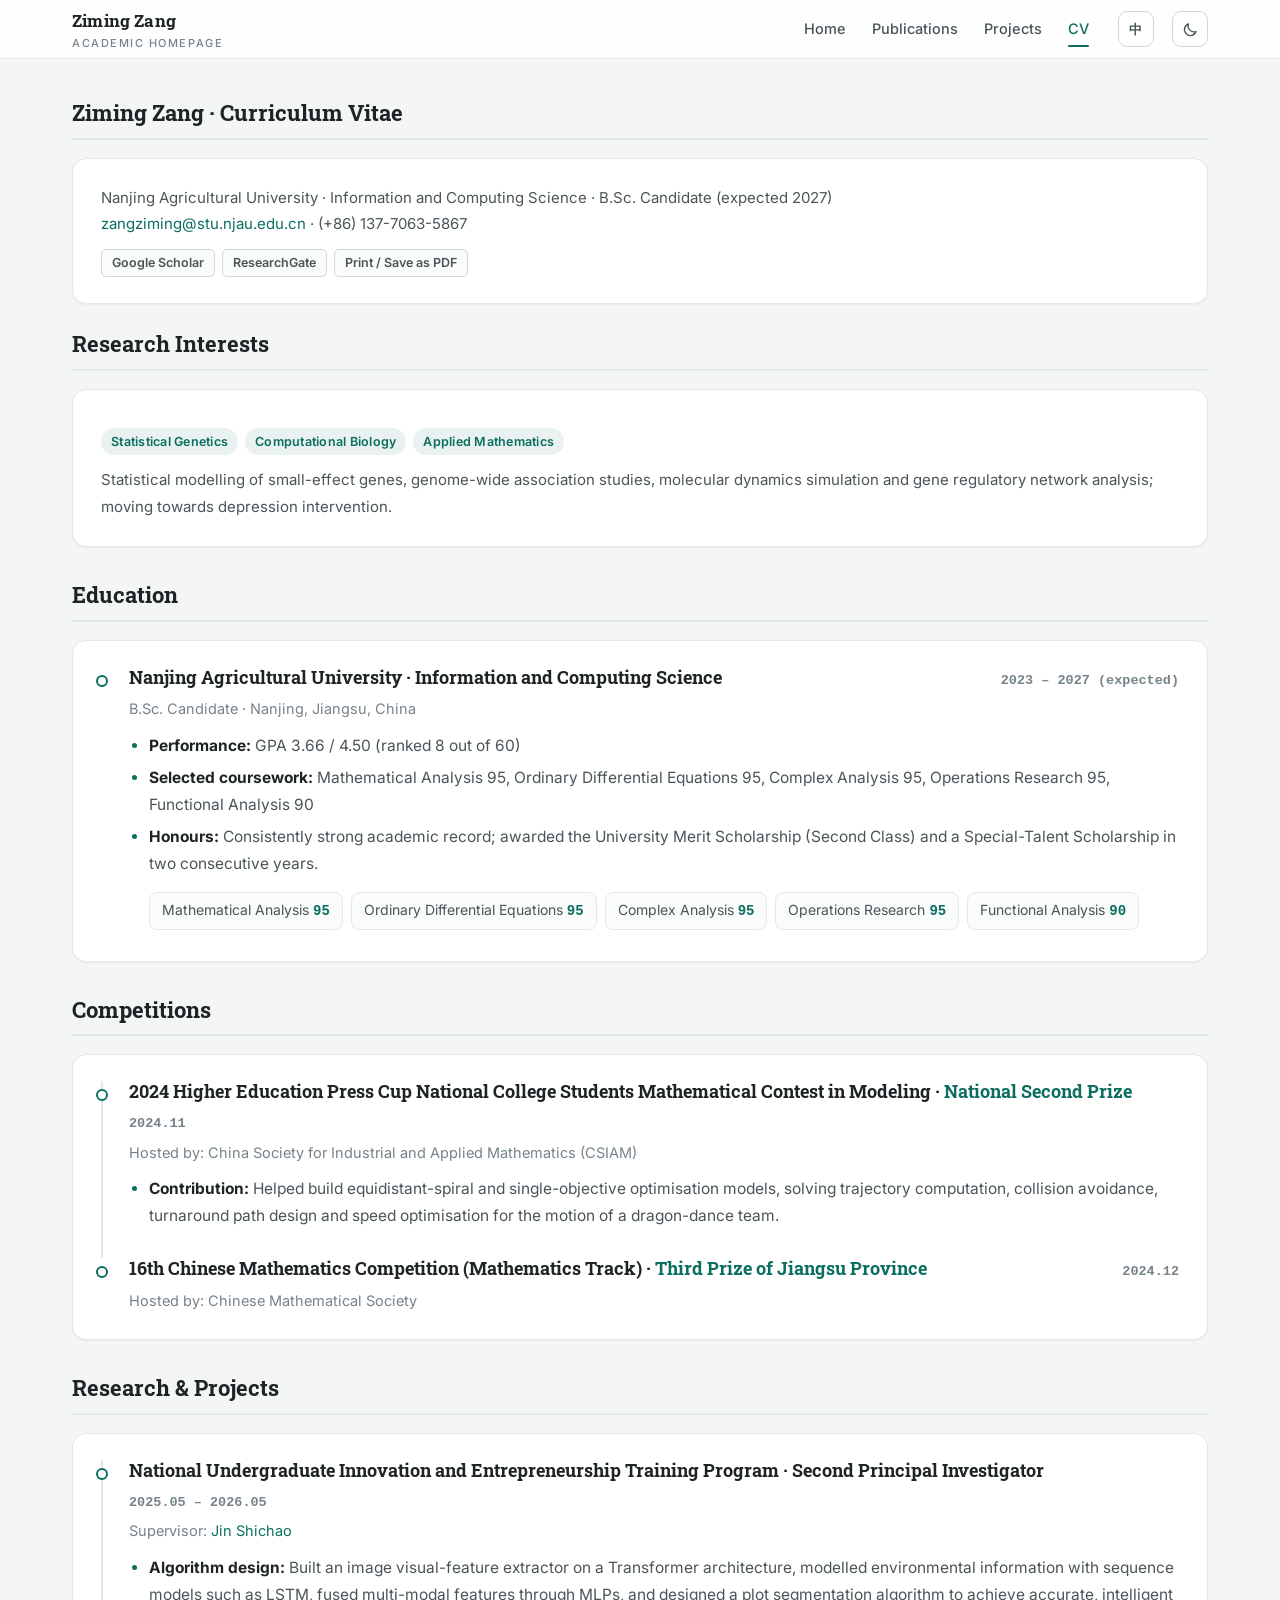
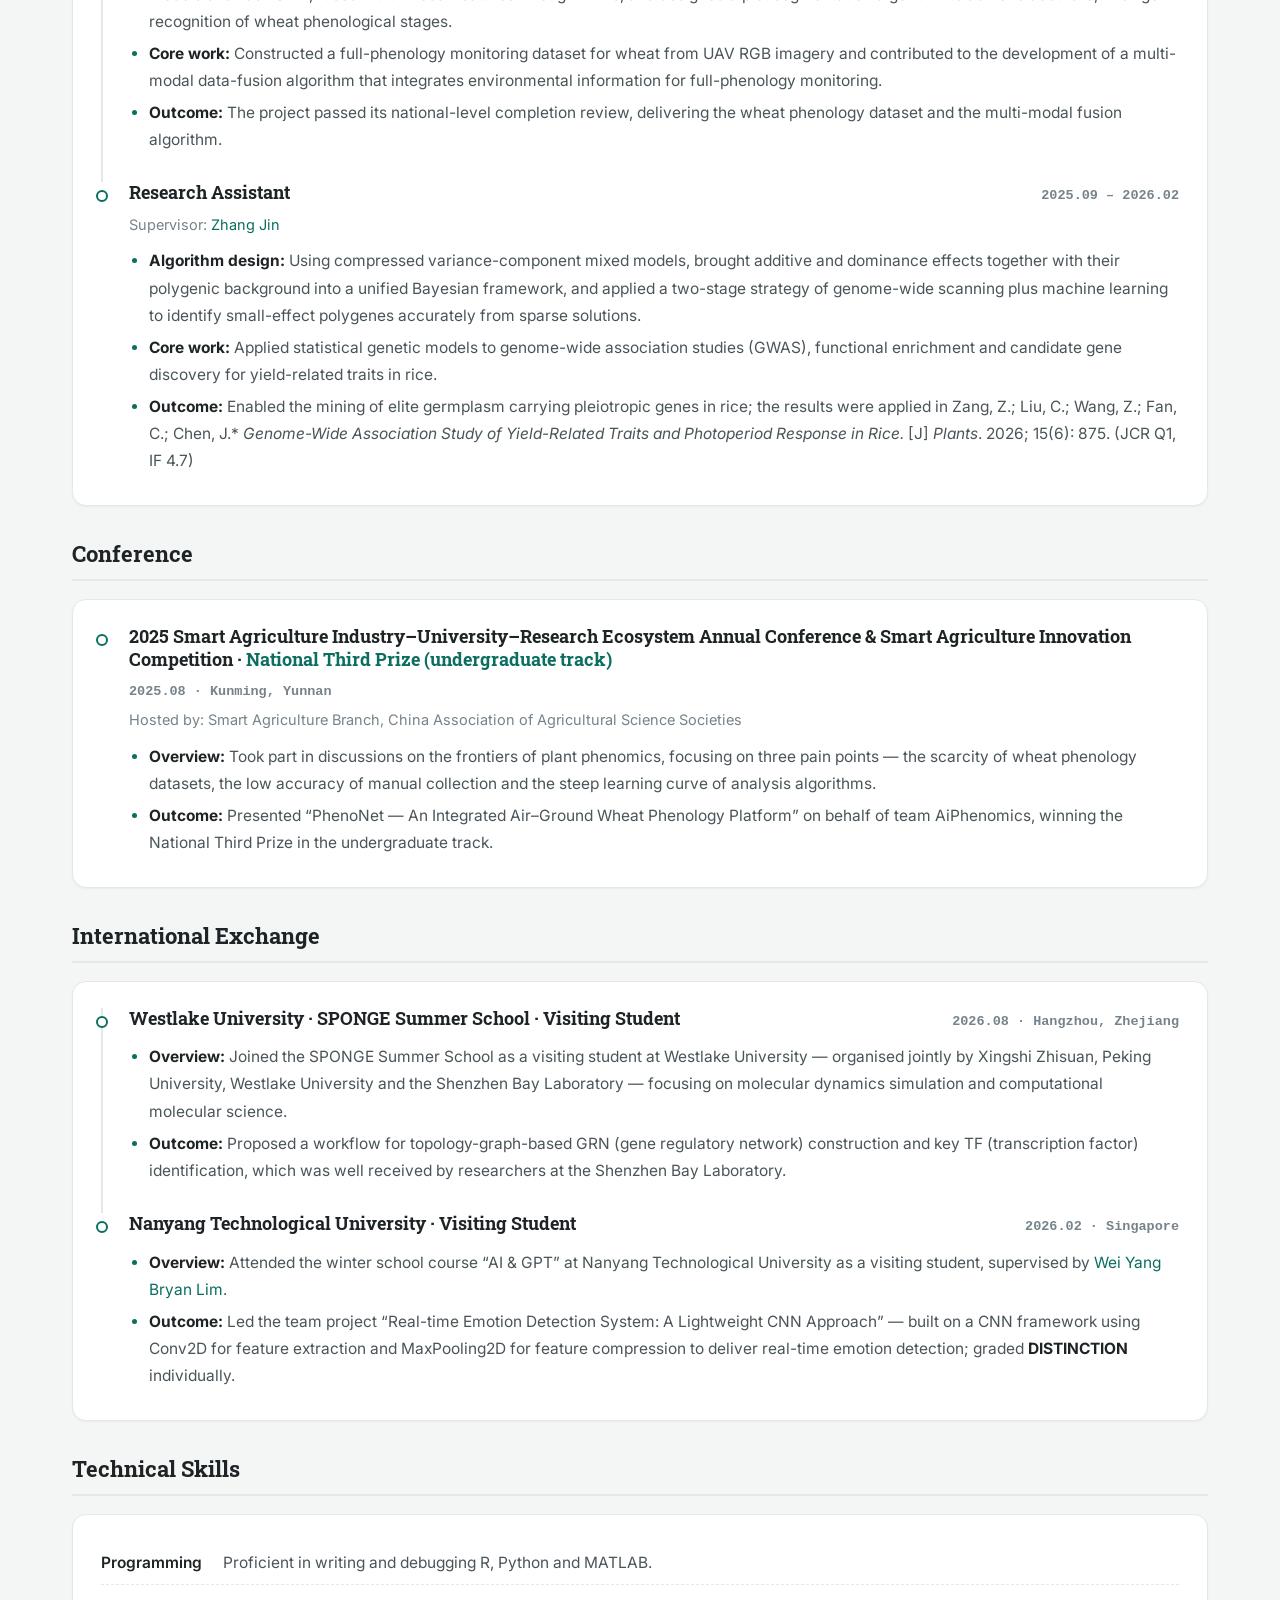
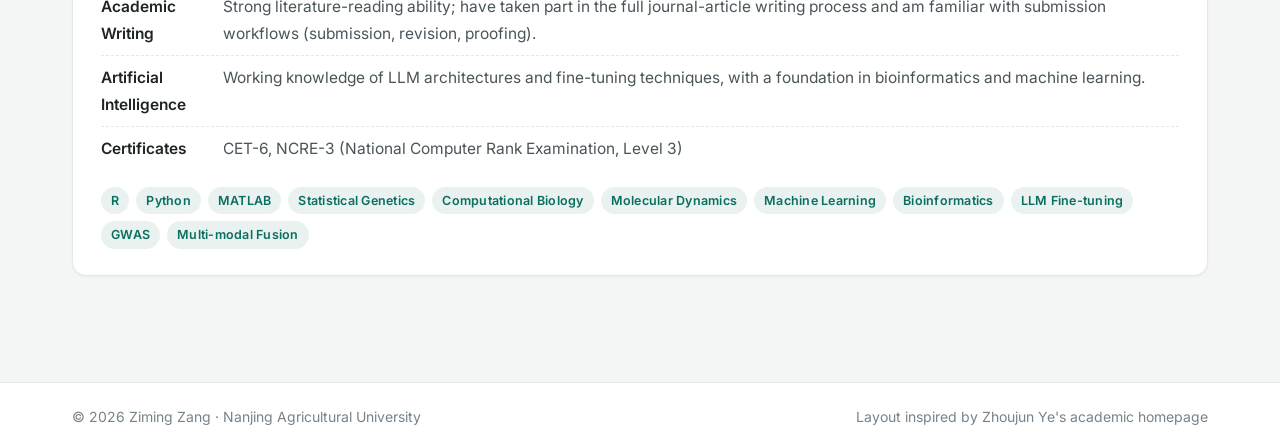
==== commit ae0ae220: "Align footer credit across all pages Co-authored-by: Copilot <223556219+Copilot@users.noreply.github" ====
--- a/cv.html
+++ b/cv.html
@@ -350,8 +350,8 @@
 <footer class="site-footer">
   <div class="site-footer__inner">
     <span>© <span data-year>2026</span> <span data-lang-block="en">Ziming Zang · Nanjing Agricultural University</span><span data-lang-block="zh">臧子茗 Ziming Zang · 南京农业大学</span></span>
-    <span data-lang-block="en">Design inspired by the al-folio theme</span>
-    <span data-lang-block="zh">设计风格参考 al-folio 学术主题</span>
+    <span data-lang-block="en">Layout inspired by Zhoujun Ye's academic homepage</span>
+    <span data-lang-block="zh">版式参考周君叶的学术主页</span>
   </div>
 </footer>
 
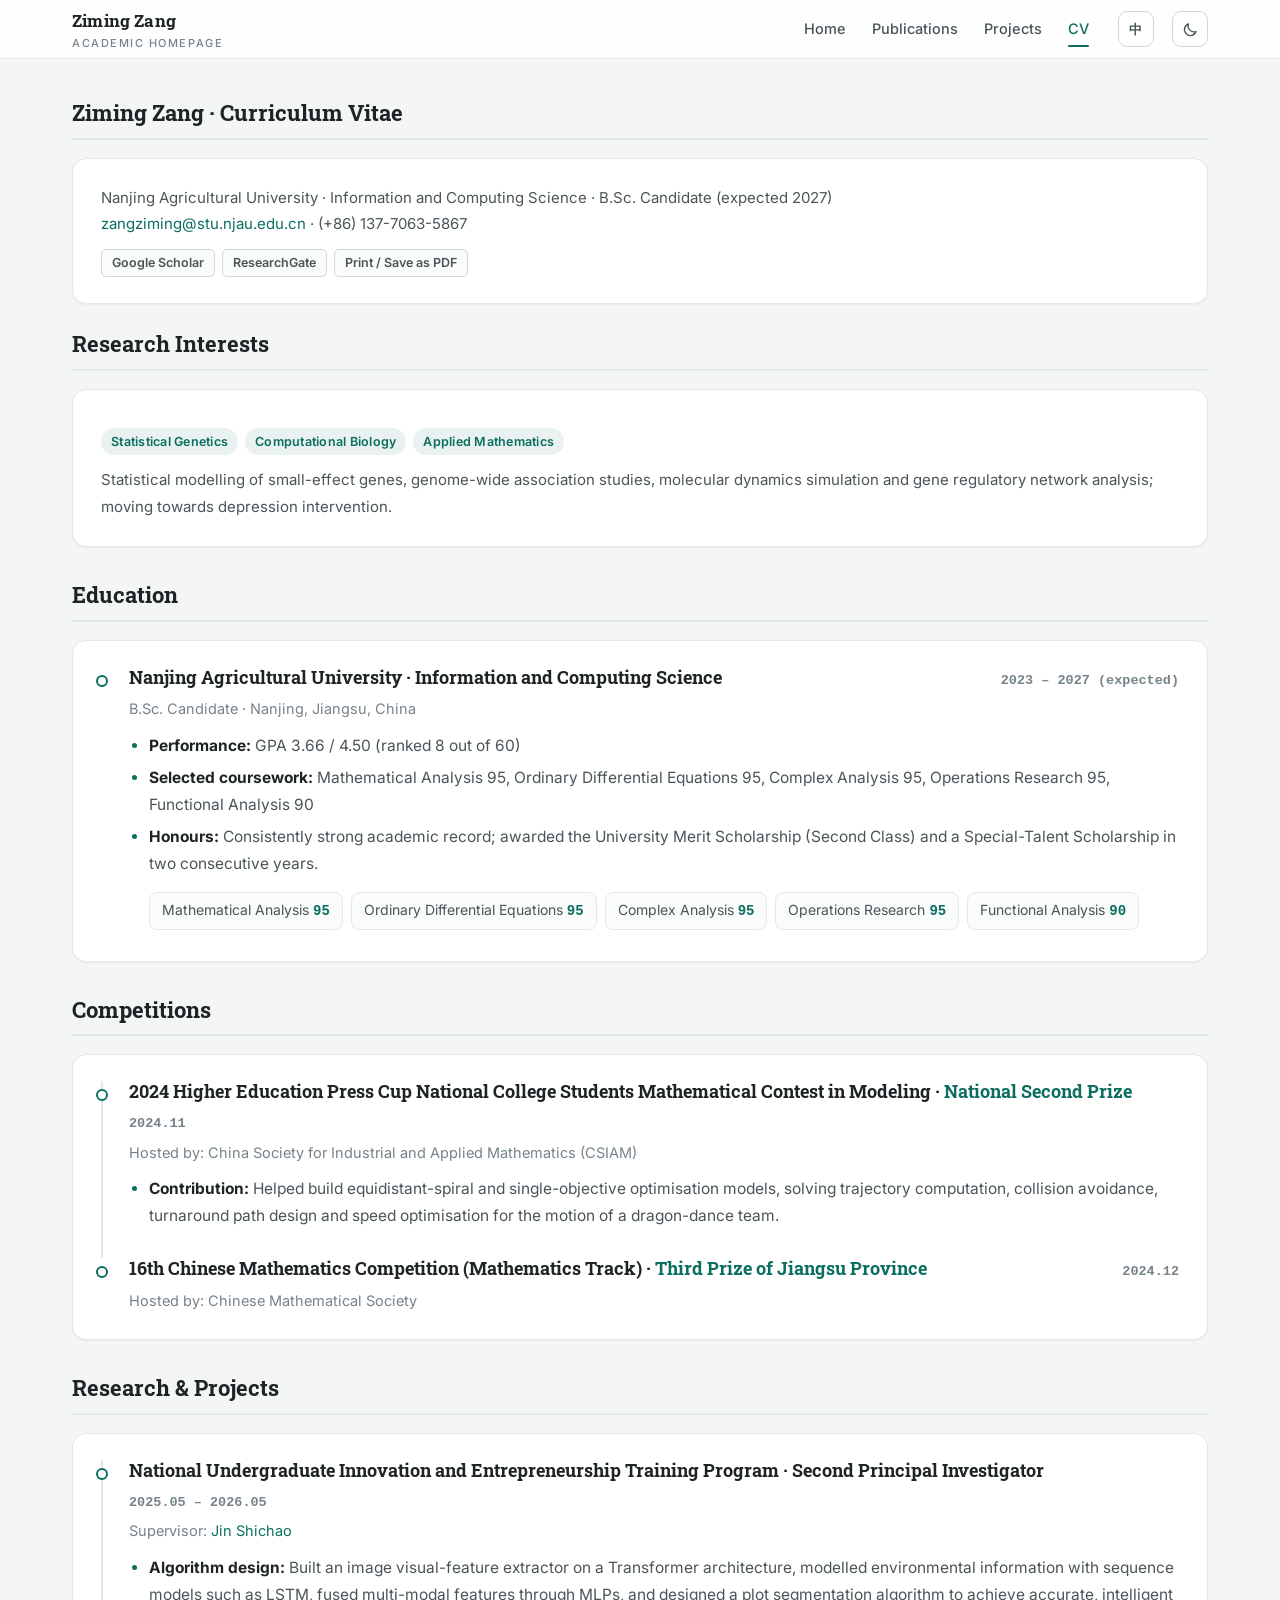
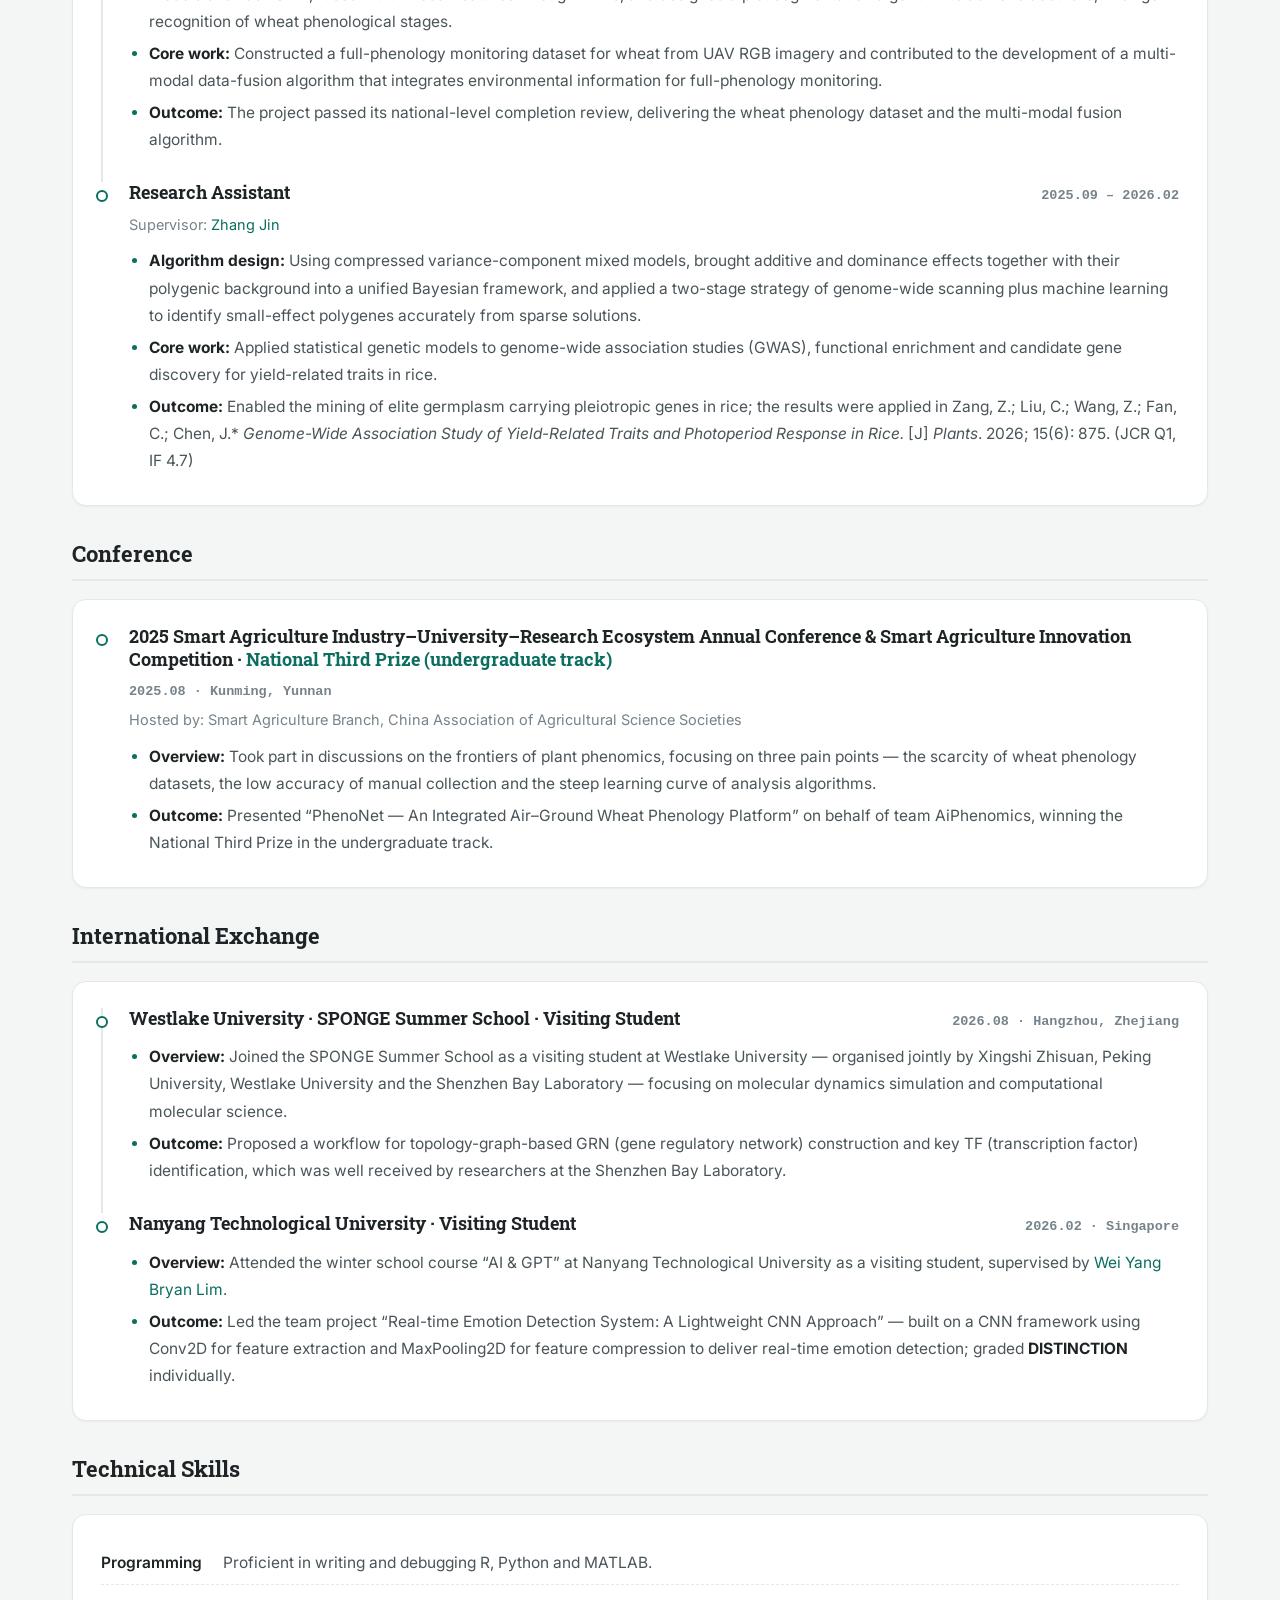
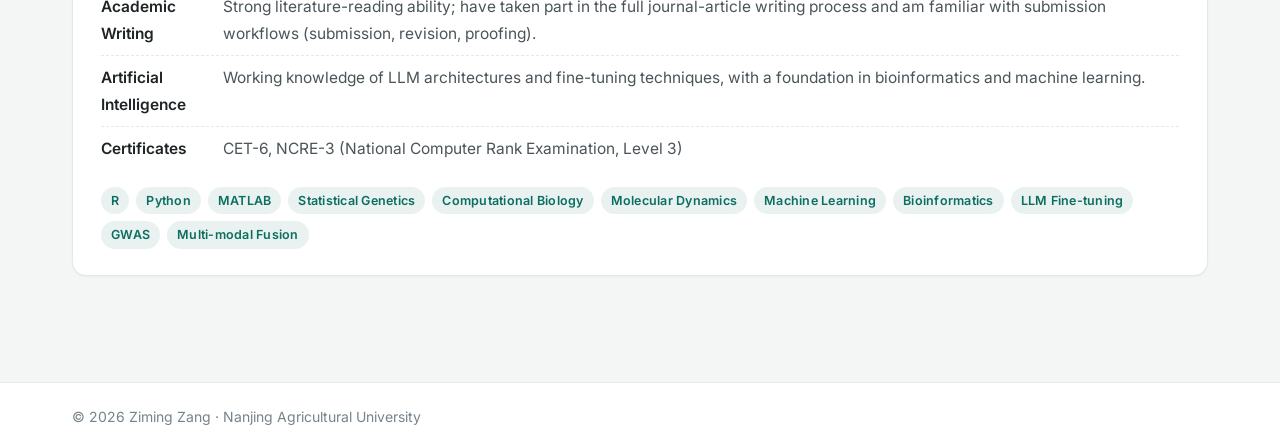
==== commit 0a31b2a5: "Remove template attribution from footer and README Co-authored-by: Copilot <223556219+Copilot@users." ====
--- a/cv.html
+++ b/cv.html
@@ -350,8 +350,6 @@
 <footer class="site-footer">
   <div class="site-footer__inner">
     <span>© <span data-year>2026</span> <span data-lang-block="en">Ziming Zang · Nanjing Agricultural University</span><span data-lang-block="zh">臧子茗 Ziming Zang · 南京农业大学</span></span>
-    <span data-lang-block="en">Layout inspired by Zhoujun Ye's academic homepage</span>
-    <span data-lang-block="zh">版式参考周君叶的学术主页</span>
   </div>
 </footer>
 
--- a/assets/css/main.css
+++ b/assets/css/main.css
@@ -1,6 +1,5 @@
 /* ==========================================================================
    Ziming Zang — Academic Homepage
-   Layout inspired by Zhoujun Ye's academic homepage
    Pure static CSS: no build step required.
    ========================================================================== */
 
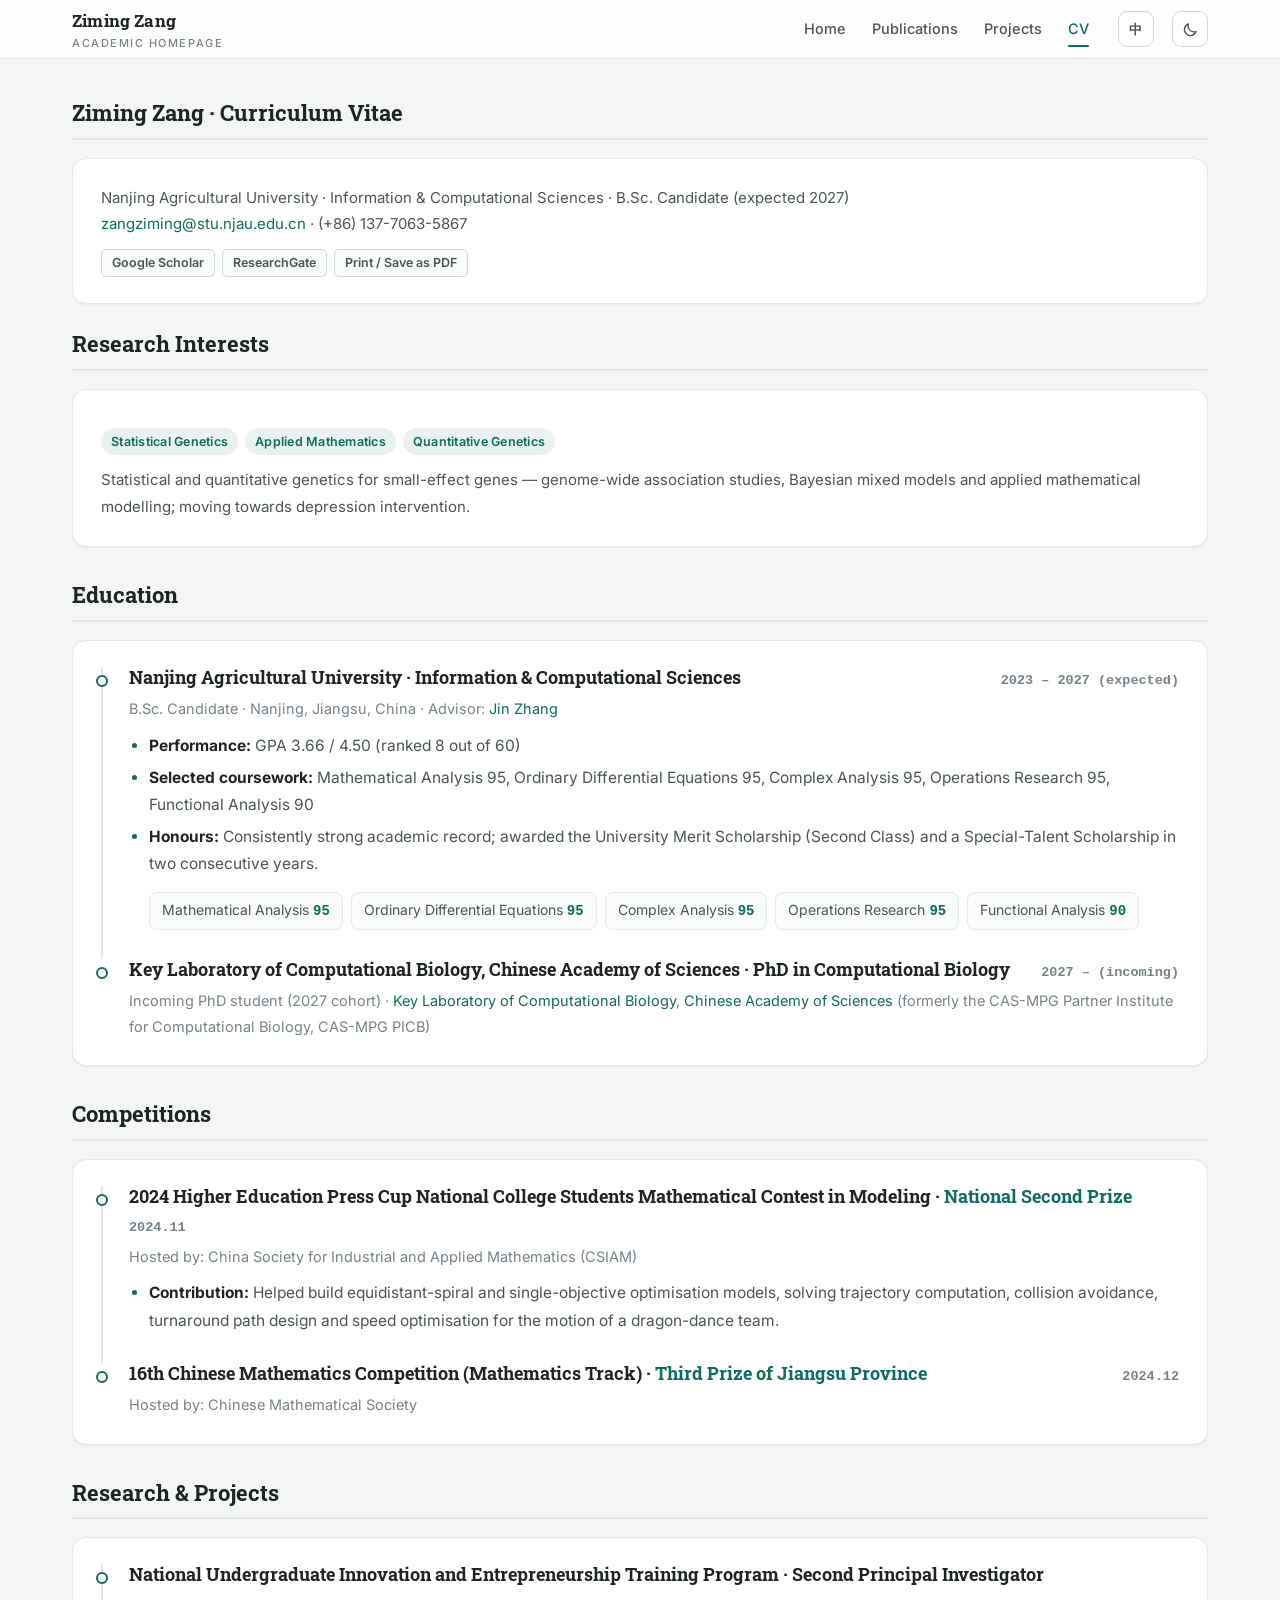
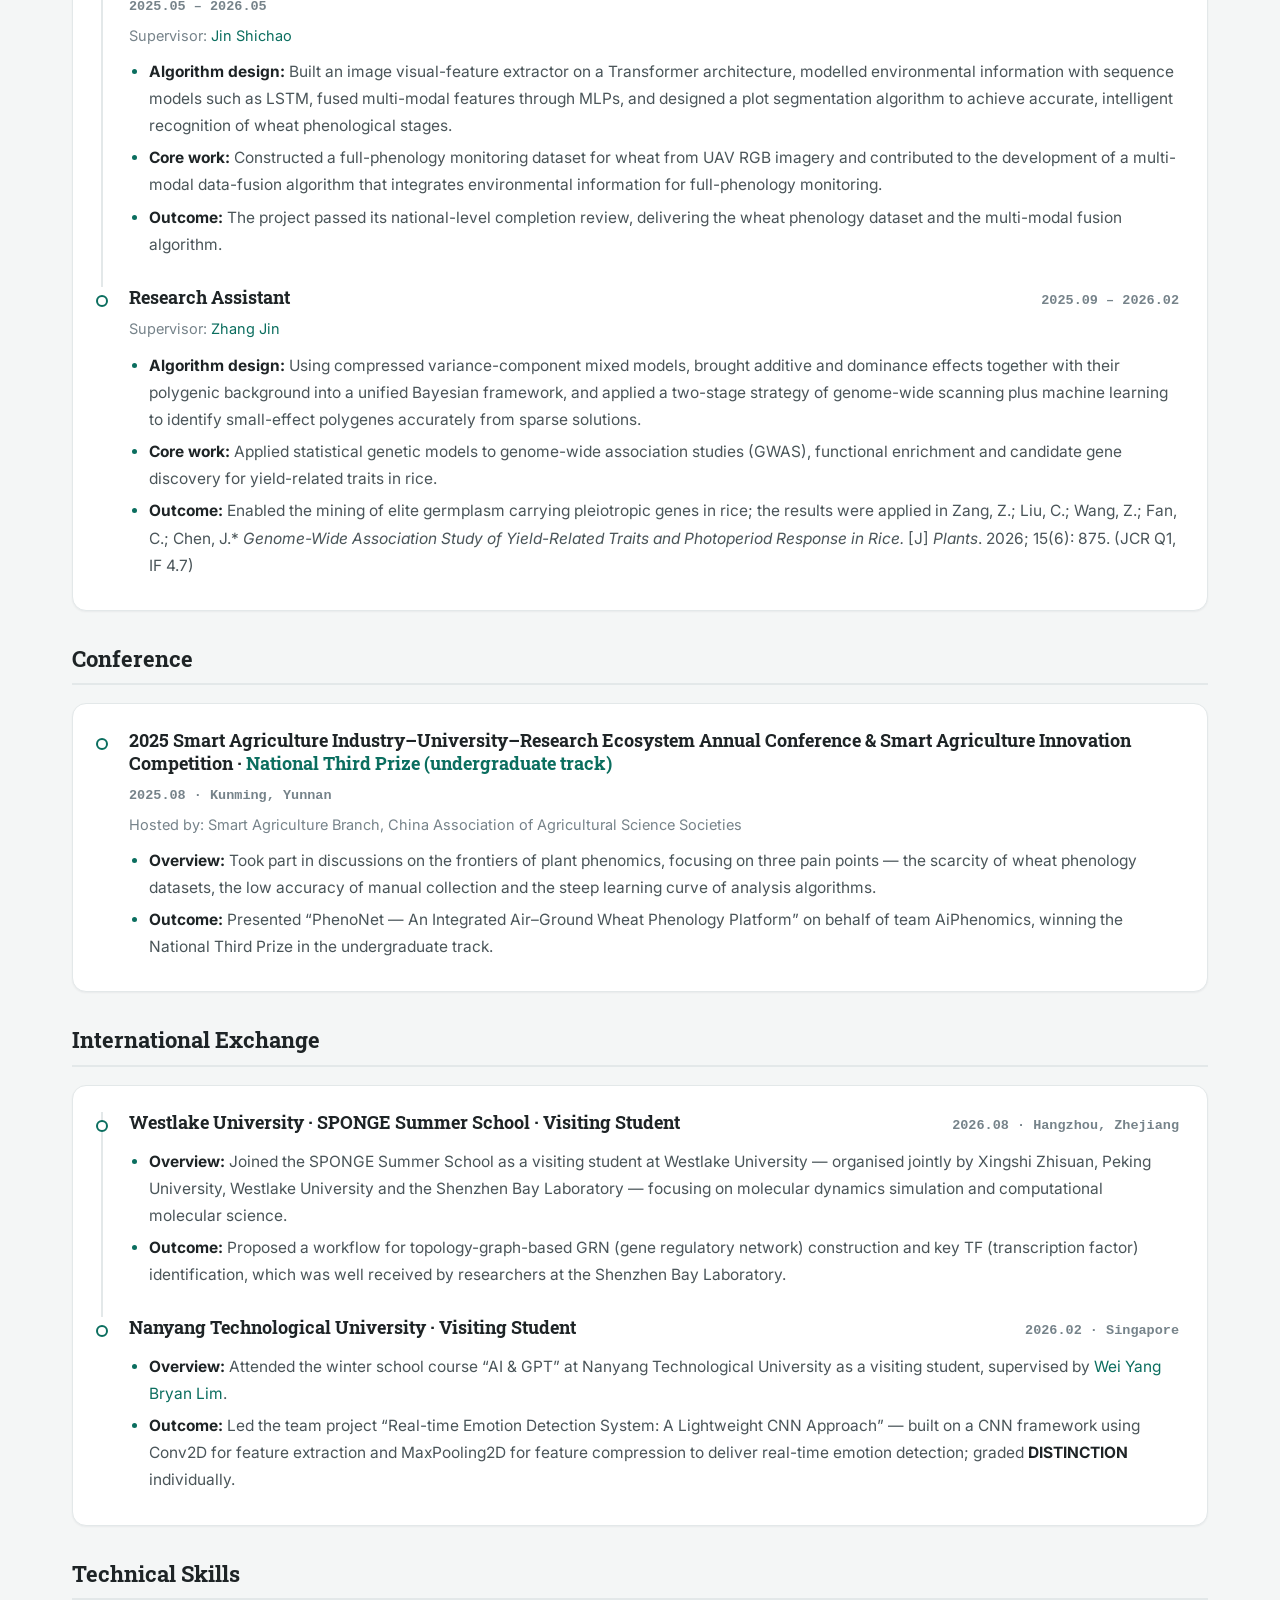
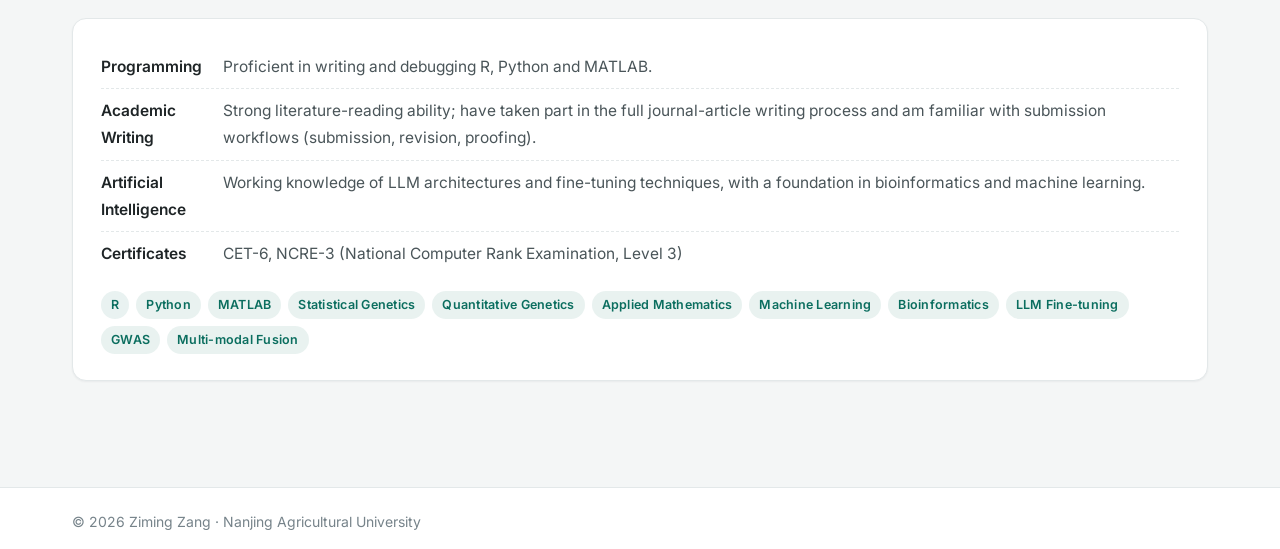
==== commit 7bdc7375: "Align remaining pages with the homepage content Co-authored-by: Copilot <223556219+Copilot@users.nor" ====
--- a/cv.html
+++ b/cv.html
@@ -66,7 +66,7 @@
 
   <div class="card panel no-print" style="margin-bottom: 26px; display: flex; flex-wrap: wrap; gap: 10px; align-items: center; justify-content: space-between;">
     <p style="margin: 0; font-size: 15px; color: var(--text-soft);">
-      <span data-lang-block="en">Nanjing Agricultural University · Information and Computing Science · B.Sc. Candidate (expected 2027)</span>
+      <span data-lang-block="en">Nanjing Agricultural University · Information &amp; Computational Sciences · B.Sc. Candidate (expected 2027)</span>
       <span data-lang-block="zh">南京农业大学 · 信息与计算科学 · 本科在读（2023 – 2027 预计）</span><br />
       <a href="mailto:zangziming@stu.njau.edu.cn">zangziming@stu.njau.edu.cn</a> · (+86) 137-7063-5867
     </p>
@@ -89,11 +89,11 @@
     <div class="card panel">
       <ul class="tags">
         <li><span data-lang-block="en">Statistical Genetics</span><span data-lang-block="zh">统计遗传</span></li>
-        <li><span data-lang-block="en">Computational Biology</span><span data-lang-block="zh">计算生物学</span></li>
         <li><span data-lang-block="en">Applied Mathematics</span><span data-lang-block="zh">应用数学</span></li>
+        <li><span data-lang-block="en">Quantitative Genetics</span><span data-lang-block="zh">数量遗传学</span></li>
       </ul>
-      <p data-lang-block="en" style="margin: 12px 0 0; font-size: 15px; color: var(--text-soft);">Statistical modelling of small-effect genes, genome-wide association studies, molecular dynamics simulation and gene regulatory network analysis; moving towards depression intervention.</p>
-      <p data-lang-block="zh" style="margin: 12px 0 0; font-size: 15px; color: var(--text-soft);">微效基因的统计建模、全基因组关联分析、分子动力学模拟与基因调控网络分析，并逐步聚焦抑郁症干预。</p>
+      <p data-lang-block="en" style="margin: 12px 0 0; font-size: 15px; color: var(--text-soft);">Statistical and quantitative genetics for small-effect genes — genome-wide association studies, Bayesian mixed models and applied mathematical modelling; moving towards depression intervention.</p>
+      <p data-lang-block="zh" style="margin: 12px 0 0; font-size: 15px; color: var(--text-soft);">面向微效基因的统计遗传与数量遗传研究——全基因组关联分析、Bayesian 混合模型与应用数学建模，并逐步聚焦抑郁症干预。</p>
     </div>
   </section>
 
@@ -109,13 +109,13 @@
     <div class="card panel">
       <div class="entry">
         <div class="entry__top">
-          <h3 class="entry__title" data-lang-block="en">Nanjing Agricultural University · Information and Computing Science</h3>
+          <h3 class="entry__title" data-lang-block="en">Nanjing Agricultural University · Information &amp; Computational Sciences</h3>
           <h3 class="entry__title" data-lang-block="zh">南京农业大学 · 信息与计算科学</h3>
           <span class="entry__when" data-lang-block="en">2023 – 2027 (expected)</span>
           <span class="entry__when" data-lang-block="zh">2023 – 2027（预计）</span>
         </div>
-        <p class="entry__meta" data-lang-block="en">B.Sc. Candidate · Nanjing, Jiangsu, China</p>
-        <p class="entry__meta" data-lang-block="zh">本科在读 · 江苏南京</p>
+        <p class="entry__meta" data-lang-block="en">B.Sc. Candidate · Nanjing, Jiangsu, China · Advisor: <a href="https://faculty.njau.edu.cn/zhangjin/" target="_blank" rel="noopener">Jin Zhang</a></p>
+        <p class="entry__meta" data-lang-block="zh">本科在读 · 江苏南京 · 导师：<a href="https://faculty.njau.edu.cn/zhangjin/" target="_blank" rel="noopener">张瑾</a></p>
         <ul data-lang-block="en">
           <li><strong>Performance:</strong> GPA 3.66 / 4.50 (ranked 8 out of 60)</li>
           <li><strong>Selected coursework:</strong> Mathematical Analysis 95, Ordinary Differential Equations 95, Complex Analysis 95, Operations Research 95, Functional Analysis 90</li>
@@ -133,6 +133,16 @@
           <li><span data-lang-block="en">Operations Research <b>95</b></span><span data-lang-block="zh">运筹学 <b>95</b></span></li>
           <li><span data-lang-block="en">Functional Analysis <b>90</b></span><span data-lang-block="zh">泛函分析 <b>90</b></span></li>
         </ul>
+      </div>
+      <div class="entry">
+        <div class="entry__top">
+          <h3 class="entry__title" data-lang-block="en">Key Laboratory of Computational Biology, Chinese Academy of Sciences · PhD in Computational Biology</h3>
+          <h3 class="entry__title" data-lang-block="zh">中国科学院计算生物学重点实验室 · 计算生物学博士</h3>
+          <span class="entry__when" data-lang-block="en">2027 – (incoming)</span>
+          <span class="entry__when" data-lang-block="zh">2027 –（拟入学）</span>
+        </div>
+        <p class="entry__meta" data-lang-block="en">Incoming PhD student (2027 cohort) · <a href="https://sinh.cas.cn/jsswx/yjtd/" target="_blank" rel="noopener">Key Laboratory of Computational Biology</a>, <a href="https://www.cas.cn/" target="_blank" rel="noopener">Chinese Academy of Sciences</a> (formerly the CAS-MPG Partner Institute for Computational Biology, CAS-MPG PICB)</p>
+        <p class="entry__meta" data-lang-block="zh">拟入学博士（27 级）· <a href="https://sinh.cas.cn/jsswx/yjtd/" target="_blank" rel="noopener">中国科学院计算生物学重点实验室</a>（原中科院-马普学会计算生物学伙伴研究所，CAS-MPG PICB）</p>
       </div>
     </div>
   </section>
@@ -339,7 +349,7 @@
       </ul>
       <ul class="tags" style="margin-top: 16px;">
         <li>R</li><li>Python</li><li>MATLAB</li>
-        <li>Statistical Genetics</li><li>Computational Biology</li><li>Molecular Dynamics</li>
+        <li>Statistical Genetics</li><li>Quantitative Genetics</li><li>Applied Mathematics</li>
         <li>Machine Learning</li><li>Bioinformatics</li><li>LLM Fine-tuning</li><li>GWAS</li><li>Multi-modal Fusion</li>
       </ul>
     </div>
--- a/assets/css/main.css
+++ b/assets/css/main.css
@@ -461,6 +461,23 @@
   margin: 0;
   font-size: 15px;
   color: var(--text-soft);
+}
+
+/* Research-interest cards carry a title only; no supporting copy. */
+.grid-topics {
+  display: grid;
+  grid-template-columns: repeat(auto-fit, minmax(210px, 1fr));
+  gap: 18px;
+}
+
+.topic--plain {
+  padding: 24px 22px;
+}
+
+.topic--plain h3 {
+  margin: 0;
+  font-size: 17px;
+  color: var(--accent);
 }
 
 .tags {
